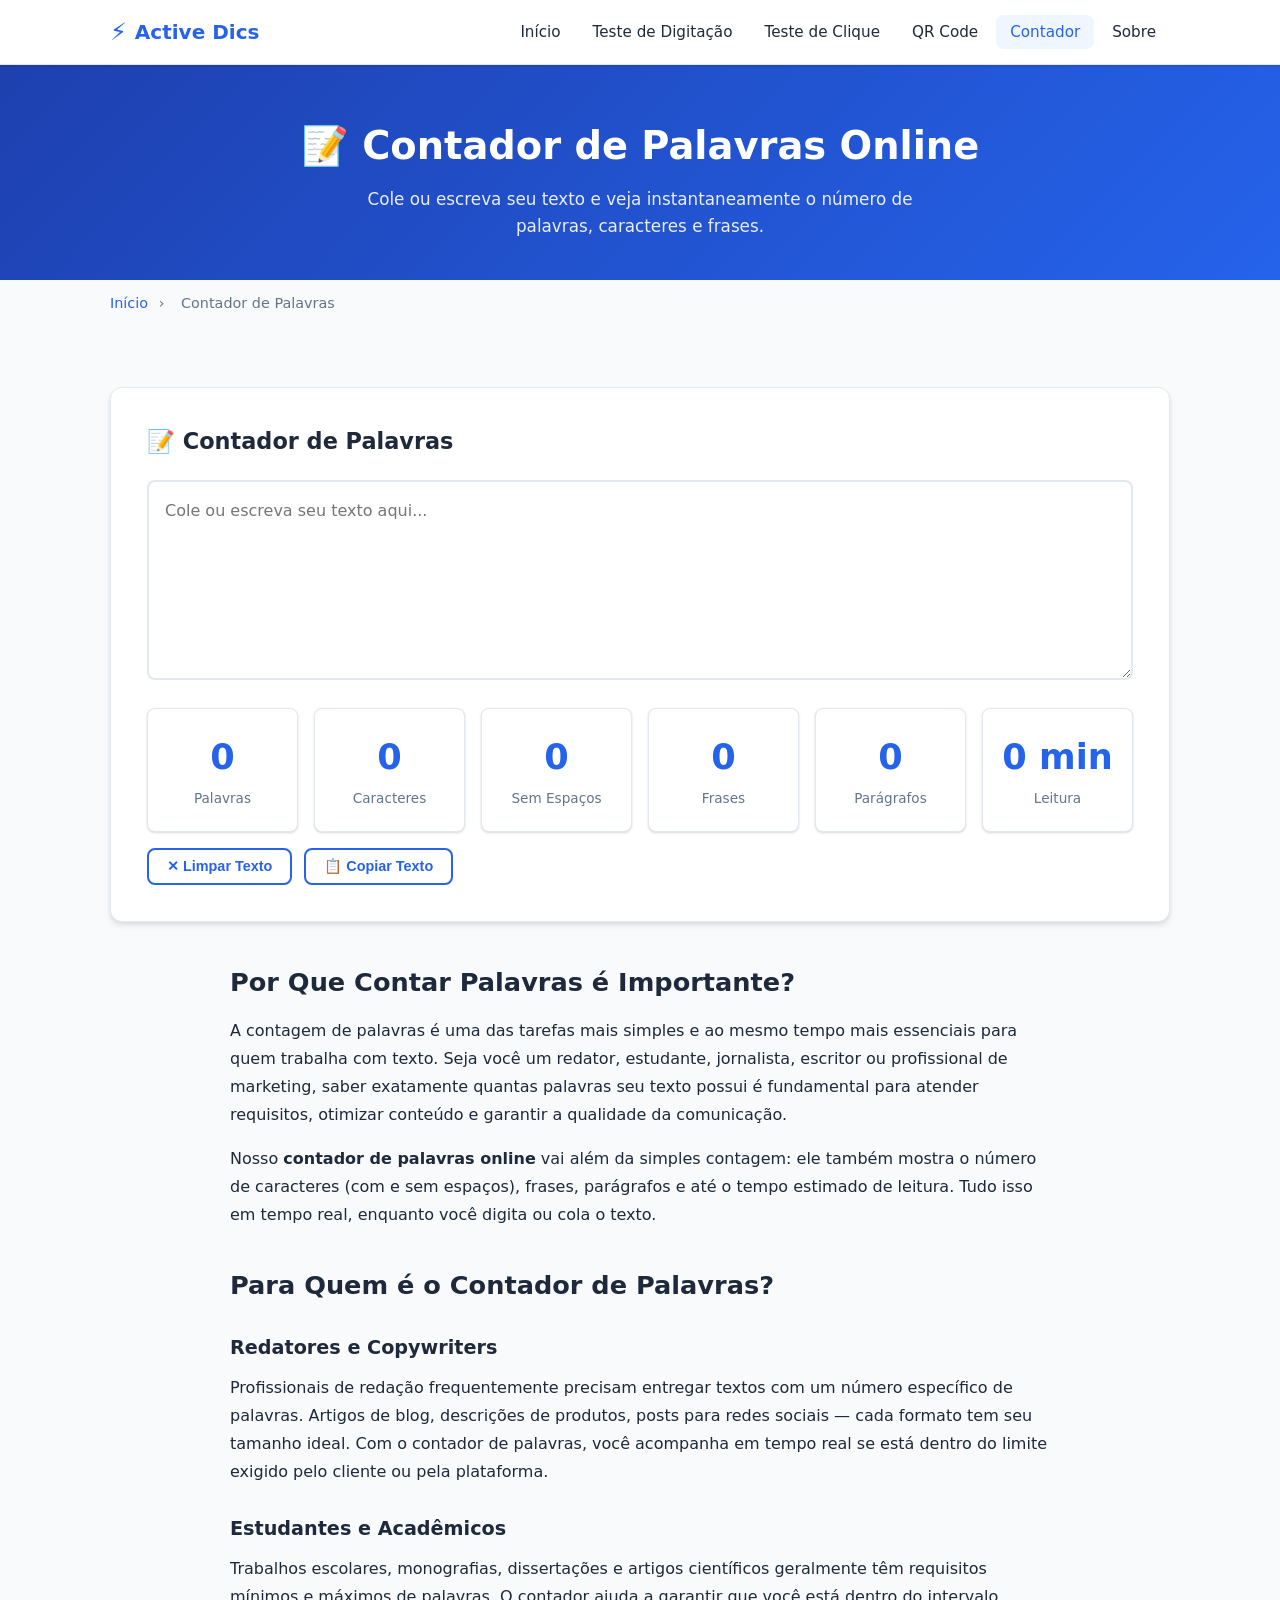
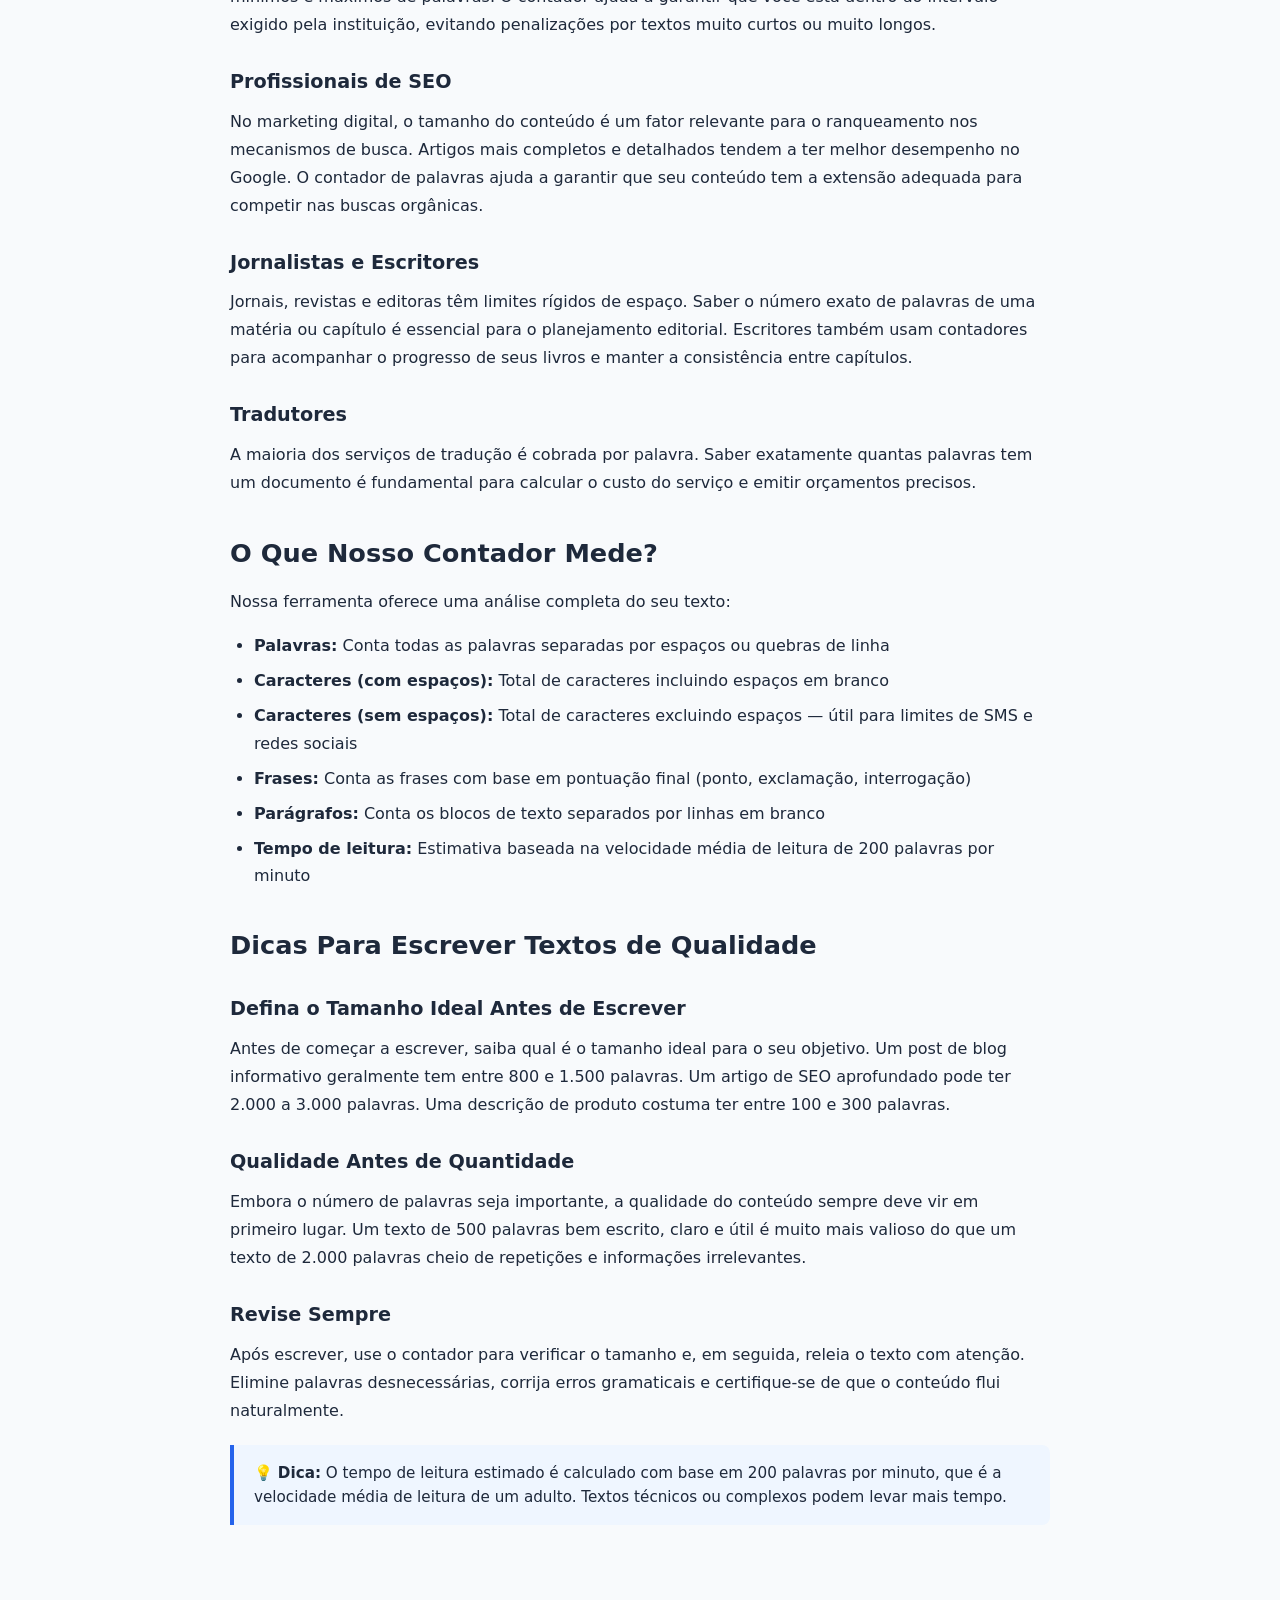
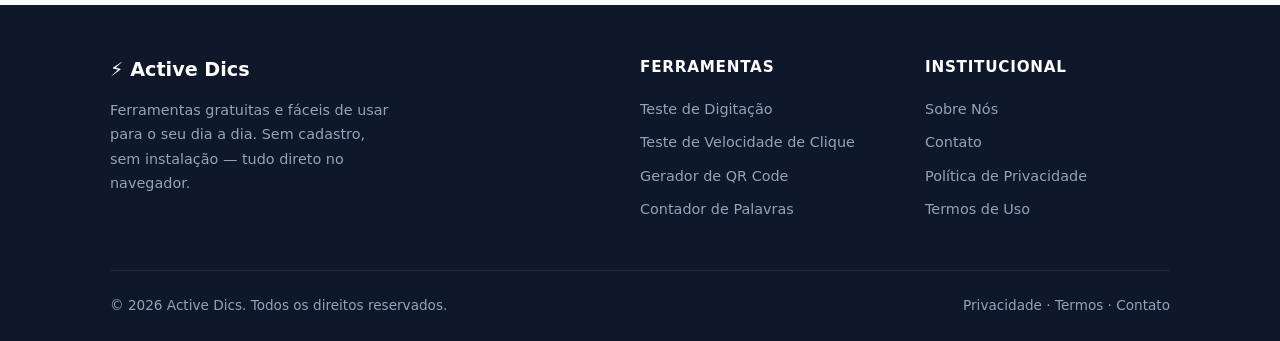
==== contador-palavras.html @ cbcc15b8 "v1.0" ====
<!DOCTYPE html>
<html lang="pt-BR">
<head>
  <meta charset="UTF-8" />
  <meta name="viewport" content="width=device-width, initial-scale=1.0" />
  <title>Contador de Palavras Online Grátis | Active Dics</title>
  <meta name="description" content="Conte palavras, caracteres e frases do seu texto instantaneamente. Ferramenta gratuita para redatores, estudantes e profissionais. Sem cadastro." />
  <meta name="keywords" content="contador de palavras, contar palavras online, contador de caracteres, contador de frases, ferramenta para redatores" />
  <meta name="robots" content="index, follow" />
  <link rel="canonical" href="https://activedics.com/contador-palavras.html" />
  <link rel="stylesheet" href="css/style.css" />
</head>
<body>

  <div id="header-placeholder"></div>

  <section class="page-hero">
    <div class="container">
      <h1>📝 Contador de Palavras Online</h1>
      <p>Cole ou escreva seu texto e veja instantaneamente o número de palavras, caracteres e frases.</p>
    </div>
  </section>

  <div class="container">
    <div class="breadcrumb">
      <a href="index.html">Início</a>
      <span>›</span>
      <span>Contador de Palavras</span>
    </div>
  </div>

  <!-- Ferramenta -->
  <section class="section">
    <div class="container">
      <div class="tool-box">
        <h2>📝 Contador de Palavras</h2>

        <textarea
          id="word-input"
          placeholder="Cole ou escreva seu texto aqui..."
          aria-label="Campo de texto para contagem"
        ></textarea>

        <div class="word-stats">
          <div class="word-stat">
            <span class="num" id="wc-words">0</span>
            <span class="lbl">Palavras</span>
          </div>
          <div class="word-stat">
            <span class="num" id="wc-chars">0</span>
            <span class="lbl">Caracteres</span>
          </div>
          <div class="word-stat">
            <span class="num" id="wc-chars-no-space">0</span>
            <span class="lbl">Sem Espaços</span>
          </div>
          <div class="word-stat">
            <span class="num" id="wc-sentences">0</span>
            <span class="lbl">Frases</span>
          </div>
          <div class="word-stat">
            <span class="num" id="wc-paragraphs">0</span>
            <span class="lbl">Parágrafos</span>
          </div>
          <div class="word-stat">
            <span class="num" id="wc-read-time">0 min</span>
            <span class="lbl">Leitura</span>
          </div>
        </div>

        <div style="margin-top:16px;display:flex;gap:12px;flex-wrap:wrap;">
          <button class="btn btn-outline btn-sm" id="wc-clear">✕ Limpar Texto</button>
          <button class="btn btn-outline btn-sm" id="wc-copy">📋 Copiar Texto</button>
        </div>
      </div>

      <!-- Conteúdo SEO -->
      <div class="seo-content">

        <h2>Por Que Contar Palavras é Importante?</h2>
        <p>A contagem de palavras é uma das tarefas mais simples e ao mesmo tempo mais essenciais para quem trabalha com texto. Seja você um redator, estudante, jornalista, escritor ou profissional de marketing, saber exatamente quantas palavras seu texto possui é fundamental para atender requisitos, otimizar conteúdo e garantir a qualidade da comunicação.</p>

        <p>Nosso <strong>contador de palavras online</strong> vai além da simples contagem: ele também mostra o número de caracteres (com e sem espaços), frases, parágrafos e até o tempo estimado de leitura. Tudo isso em tempo real, enquanto você digita ou cola o texto.</p>

        <h2>Para Quem é o Contador de Palavras?</h2>

        <h3>Redatores e Copywriters</h3>
        <p>Profissionais de redação frequentemente precisam entregar textos com um número específico de palavras. Artigos de blog, descrições de produtos, posts para redes sociais — cada formato tem seu tamanho ideal. Com o contador de palavras, você acompanha em tempo real se está dentro do limite exigido pelo cliente ou pela plataforma.</p>

        <h3>Estudantes e Acadêmicos</h3>
        <p>Trabalhos escolares, monografias, dissertações e artigos científicos geralmente têm requisitos mínimos e máximos de palavras. O contador ajuda a garantir que você está dentro do intervalo exigido pela instituição, evitando penalizações por textos muito curtos ou muito longos.</p>

        <h3>Profissionais de SEO</h3>
        <p>No marketing digital, o tamanho do conteúdo é um fator relevante para o ranqueamento nos mecanismos de busca. Artigos mais completos e detalhados tendem a ter melhor desempenho no Google. O contador de palavras ajuda a garantir que seu conteúdo tem a extensão adequada para competir nas buscas orgânicas.</p>

        <h3>Jornalistas e Escritores</h3>
        <p>Jornais, revistas e editoras têm limites rígidos de espaço. Saber o número exato de palavras de uma matéria ou capítulo é essencial para o planejamento editorial. Escritores também usam contadores para acompanhar o progresso de seus livros e manter a consistência entre capítulos.</p>

        <h3>Tradutores</h3>
        <p>A maioria dos serviços de tradução é cobrada por palavra. Saber exatamente quantas palavras tem um documento é fundamental para calcular o custo do serviço e emitir orçamentos precisos.</p>

        <h2>O Que Nosso Contador Mede?</h2>
        <p>Nossa ferramenta oferece uma análise completa do seu texto:</p>

        <ul>
          <li><strong>Palavras:</strong> Conta todas as palavras separadas por espaços ou quebras de linha</li>
          <li><strong>Caracteres (com espaços):</strong> Total de caracteres incluindo espaços em branco</li>
          <li><strong>Caracteres (sem espaços):</strong> Total de caracteres excluindo espaços — útil para limites de SMS e redes sociais</li>
          <li><strong>Frases:</strong> Conta as frases com base em pontuação final (ponto, exclamação, interrogação)</li>
          <li><strong>Parágrafos:</strong> Conta os blocos de texto separados por linhas em branco</li>
          <li><strong>Tempo de leitura:</strong> Estimativa baseada na velocidade média de leitura de 200 palavras por minuto</li>
        </ul>

        <h2>Dicas Para Escrever Textos de Qualidade</h2>

        <h3>Defina o Tamanho Ideal Antes de Escrever</h3>
        <p>Antes de começar a escrever, saiba qual é o tamanho ideal para o seu objetivo. Um post de blog informativo geralmente tem entre 800 e 1.500 palavras. Um artigo de SEO aprofundado pode ter 2.000 a 3.000 palavras. Uma descrição de produto costuma ter entre 100 e 300 palavras.</p>

        <h3>Qualidade Antes de Quantidade</h3>
        <p>Embora o número de palavras seja importante, a qualidade do conteúdo sempre deve vir em primeiro lugar. Um texto de 500 palavras bem escrito, claro e útil é muito mais valioso do que um texto de 2.000 palavras cheio de repetições e informações irrelevantes.</p>

        <h3>Revise Sempre</h3>
        <p>Após escrever, use o contador para verificar o tamanho e, em seguida, releia o texto com atenção. Elimine palavras desnecessárias, corrija erros gramaticais e certifique-se de que o conteúdo flui naturalmente.</p>

        <div class="info-box">
          💡 <strong>Dica:</strong> O tempo de leitura estimado é calculado com base em 200 palavras por minuto, que é a velocidade média de leitura de um adulto. Textos técnicos ou complexos podem levar mais tempo.
        </div>

      </div>
    </div>
  </section>

  <div id="footer-placeholder"></div>

  <script src="js/components.js"></script>
  <script src="js/main.js"></script>
  <script src="js/word-counter.js"></script>
</body>
</html>
---- css/style.css ----
/* ===========================
   Active Dics
   CSS Principal
   =========================== */

/* Reset e Base */
*, *::before, *::after {
  box-sizing: border-box;
  margin: 0;
  padding: 0;
}

:root {
  --primary: #2563eb;
  --primary-dark: #1d4ed8;
  --primary-light: #eff6ff;
  --secondary: #10b981;
  --accent: #f59e0b;
  --text: #1e293b;
  --text-muted: #64748b;
  --bg: #f8fafc;
  --white: #ffffff;
  --border: #e2e8f0;
  --shadow: 0 1px 3px rgba(0,0,0,0.1), 0 1px 2px rgba(0,0,0,0.06);
  --shadow-md: 0 4px 6px rgba(0,0,0,0.07), 0 2px 4px rgba(0,0,0,0.06);
  --shadow-lg: 0 10px 15px rgba(0,0,0,0.1), 0 4px 6px rgba(0,0,0,0.05);
  --radius: 8px;
  --radius-lg: 12px;
  --font: 'Segoe UI', system-ui, -apple-system, sans-serif;
}

html { scroll-behavior: smooth; }

body {
  font-family: var(--font);
  color: var(--text);
  background: var(--bg);
  line-height: 1.6;
  font-size: 16px;
}

a {
  color: var(--primary);
  text-decoration: none;
  transition: color 0.2s;
}
a:hover { color: var(--primary-dark); text-decoration: underline; }

img { max-width: 100%; height: auto; }

/* ===========================
   Layout
   =========================== */
.container {
  max-width: 1100px;
  margin: 0 auto;
  padding: 0 20px;
}

.section { padding: 60px 0; }
.section-alt { background: var(--white); }

/* ===========================
   Header / Nav
   =========================== */
header {
  background: var(--white);
  border-bottom: 1px solid var(--border);
  position: sticky;
  top: 0;
  z-index: 100;
  box-shadow: var(--shadow);
}

.nav-inner {
  display: flex;
  align-items: center;
  justify-content: space-between;
  height: 64px;
}

.logo {
  font-size: 1.25rem;
  font-weight: 700;
  color: var(--primary);
  text-decoration: none;
  display: flex;
  align-items: center;
  gap: 8px;
}
.logo:hover { text-decoration: none; color: var(--primary-dark); }
.logo-icon { font-size: 1.5rem; }

nav ul {
  list-style: none;
  display: flex;
  gap: 4px;
}

nav ul li a {
  padding: 8px 14px;
  border-radius: var(--radius);
  color: var(--text);
  font-size: 0.95rem;
  font-weight: 500;
  transition: background 0.2s, color 0.2s;
  text-decoration: none;
}
nav ul li a:hover,
nav ul li a.active {
  background: var(--primary-light);
  color: var(--primary);
  text-decoration: none;
}

.nav-toggle {
  display: none;
  background: none;
  border: none;
  cursor: pointer;
  padding: 8px;
  color: var(--text);
  font-size: 1.5rem;
}

/* ===========================
   Hero
   =========================== */
.hero {
  background: linear-gradient(135deg, #1e40af 0%, #2563eb 50%, #0ea5e9 100%);
  color: var(--white);
  padding: 80px 0 70px;
  text-align: center;
}

.hero h1 {
  font-size: clamp(1.8rem, 4vw, 2.8rem);
  font-weight: 800;
  margin-bottom: 16px;
  line-height: 1.2;
}

.hero p {
  font-size: 1.15rem;
  opacity: 0.9;
  max-width: 600px;
  margin: 0 auto 32px;
}

.btn {
  display: inline-flex;
  align-items: center;
  gap: 8px;
  padding: 12px 28px;
  border-radius: var(--radius);
  font-size: 1rem;
  font-weight: 600;
  cursor: pointer;
  border: none;
  transition: all 0.2s;
  text-decoration: none;
}

.btn-primary {
  background: var(--white);
  color: var(--primary);
}
.btn-primary:hover {
  background: var(--primary-light);
  color: var(--primary-dark);
  text-decoration: none;
  transform: translateY(-1px);
  box-shadow: var(--shadow-md);
}

.btn-blue {
  background: var(--primary);
  color: var(--white);
}
.btn-blue:hover {
  background: var(--primary-dark);
  color: var(--white);
  text-decoration: none;
  transform: translateY(-1px);
  box-shadow: var(--shadow-md);
}

.btn-green {
  background: var(--secondary);
  color: var(--white);
}
.btn-green:hover {
  background: #059669;
  color: var(--white);
  text-decoration: none;
  transform: translateY(-1px);
}

.btn-outline {
  background: transparent;
  color: var(--primary);
  border: 2px solid var(--primary);
}
.btn-outline:hover {
  background: var(--primary);
  color: var(--white);
  text-decoration: none;
}

.btn-lg { padding: 14px 36px; font-size: 1.1rem; }
.btn-sm { padding: 8px 18px; font-size: 0.9rem; }

/* ===========================
   Cards de Ferramentas
   =========================== */
.tools-grid {
  display: grid;
  grid-template-columns: repeat(auto-fit, minmax(240px, 1fr));
  gap: 24px;
  margin-top: 40px;
}

.tool-card {
  background: var(--white);
  border: 1px solid var(--border);
  border-radius: var(--radius-lg);
  padding: 28px 24px;
  text-align: center;
  transition: transform 0.2s, box-shadow 0.2s;
  box-shadow: var(--shadow);
}

.tool-card:hover {
  transform: translateY(-4px);
  box-shadow: var(--shadow-lg);
}

.tool-card-icon {
  font-size: 2.5rem;
  margin-bottom: 16px;
  display: block;
}

.tool-card h3 {
  font-size: 1.15rem;
  font-weight: 700;
  margin-bottom: 10px;
  color: var(--text);
}

.tool-card p {
  color: var(--text-muted);
  font-size: 0.95rem;
  margin-bottom: 20px;
  line-height: 1.5;
}

/* ===========================
   Seção de Conteúdo SEO
   =========================== */
.seo-content {
  max-width: 820px;
  margin: 0 auto;
}

.seo-content h2 {
  font-size: 1.6rem;
  font-weight: 700;
  margin: 36px 0 14px;
  color: var(--text);
}

.seo-content h3 {
  font-size: 1.2rem;
  font-weight: 600;
  margin: 28px 0 10px;
  color: var(--text);
}

.seo-content p {
  margin-bottom: 16px;
  color: var(--text);
  line-height: 1.75;
}

.seo-content ul, .seo-content ol {
  margin: 12px 0 20px 24px;
}

.seo-content li {
  margin-bottom: 8px;
  line-height: 1.7;
}

/* ===========================
   Ferramenta (Tool Box)
   =========================== */
.tool-box {
  background: var(--white);
  border: 1px solid var(--border);
  border-radius: var(--radius-lg);
  padding: 36px;
  box-shadow: var(--shadow-md);
  margin-bottom: 40px;
}

.tool-box h2 {
  font-size: 1.4rem;
  font-weight: 700;
  margin-bottom: 20px;
  color: var(--text);
  display: flex;
  align-items: center;
  gap: 10px;
}

/* ===========================
   Typing Test
   =========================== */
#typing-text-display {
  background: var(--bg);
  border: 2px solid var(--border);
  border-radius: var(--radius);
  padding: 20px;
  font-size: 1.1rem;
  line-height: 1.8;
  margin-bottom: 16px;
  min-height: 100px;
  user-select: none;
  word-break: break-word;
  word-wrap: break-word;
  overflow-wrap: break-word;
  white-space: pre-wrap;
  overflow: hidden;
}

#typing-text-display .correct { color: var(--secondary); }
#typing-text-display .incorrect { color: #ef4444; background: #fee2e2; border-radius: 2px; }
#typing-text-display .current { background: var(--primary); color: white; border-radius: 2px; }
#typing-text-display span { white-space: pre-wrap; }

#typing-input {
  width: 100%;
  padding: 14px 16px;
  border: 2px solid var(--border);
  border-radius: var(--radius);
  font-size: 1rem;
  font-family: var(--font);
  resize: none;
  transition: border-color 0.2s;
  outline: none;
}
#typing-input:focus { border-color: var(--primary); }

.stats-row {
  display: flex;
  gap: 20px;
  flex-wrap: wrap;
  margin: 20px 0;
}

.stat-box {
  flex: 1;
  min-width: 100px;
  background: var(--primary-light);
  border-radius: var(--radius);
  padding: 16px;
  text-align: center;
}

.stat-box .stat-value {
  font-size: 2rem;
  font-weight: 800;
  color: var(--primary);
  display: block;
}

.stat-box .stat-label {
  font-size: 0.85rem;
  color: var(--text-muted);
  font-weight: 500;
}

.result-screen {
  display: none;
  text-align: center;
  padding: 30px;
  background: linear-gradient(135deg, var(--primary-light), #f0fdf4);
  border-radius: var(--radius-lg);
  border: 1px solid var(--border);
}

.result-screen.show { display: block; }

.result-screen h3 {
  font-size: 1.5rem;
  margin-bottom: 20px;
  color: var(--text);
}

.result-grid {
  display: flex;
  justify-content: center;
  gap: 30px;
  flex-wrap: wrap;
  margin-bottom: 24px;
}

.result-item {
  text-align: center;
}

.result-item .big-num {
  font-size: 3rem;
  font-weight: 800;
  color: var(--primary);
  display: block;
}

.result-item .label {
  font-size: 0.9rem;
  color: var(--text-muted);
}

/* ===========================
   CPS Test
   =========================== */
#cps-btn {
  width: 100%;
  padding: 40px;
  font-size: 1.4rem;
  font-weight: 700;
  border-radius: var(--radius-lg);
  background: linear-gradient(135deg, var(--primary), var(--primary-dark));
  color: white;
  border: none;
  cursor: pointer;
  transition: all 0.1s;
  user-select: none;
  box-shadow: var(--shadow-md);
}

#cps-btn:active { transform: scale(0.98); }

#cps-btn.active {
  background: linear-gradient(135deg, var(--secondary), #059669);
}

.cps-timer-bar {
  height: 8px;
  background: var(--border);
  border-radius: 99px;
  margin: 16px 0;
  overflow: hidden;
}

.cps-timer-fill {
  height: 100%;
  background: var(--primary);
  border-radius: 99px;
  transition: width 0.1s linear;
  width: 100%;
}

/* ===========================
   QR Code
   =========================== */
#qr-input {
  width: 100%;
  padding: 14px 16px;
  border: 2px solid var(--border);
  border-radius: var(--radius);
  font-size: 1rem;
  font-family: var(--font);
  outline: none;
  transition: border-color 0.2s;
  margin-bottom: 16px;
}
#qr-input:focus { border-color: var(--primary); }

#qr-output {
  display: flex;
  flex-direction: column;
  align-items: center;
  gap: 16px;
  padding: 24px;
  background: var(--bg);
  border-radius: var(--radius);
  border: 1px solid var(--border);
  min-height: 200px;
  justify-content: center;
}

#qr-canvas {
  border-radius: var(--radius);
  box-shadow: var(--shadow);
}

/* ===========================
   Word Counter
   =========================== */
#word-input {
  width: 100%;
  min-height: 200px;
  padding: 16px;
  border: 2px solid var(--border);
  border-radius: var(--radius);
  font-size: 1rem;
  font-family: var(--font);
  resize: vertical;
  outline: none;
  transition: border-color 0.2s;
  line-height: 1.6;
}
#word-input:focus { border-color: var(--primary); }

.word-stats {
  display: grid;
  grid-template-columns: repeat(auto-fit, minmax(130px, 1fr));
  gap: 16px;
  margin-top: 20px;
}

.word-stat {
  background: var(--white);
  border: 1px solid var(--border);
  border-radius: var(--radius);
  padding: 20px 16px;
  text-align: center;
  box-shadow: var(--shadow);
}

.word-stat .num {
  font-size: 2.2rem;
  font-weight: 800;
  color: var(--primary);
  display: block;
}

.word-stat .lbl {
  font-size: 0.85rem;
  color: var(--text-muted);
  font-weight: 500;
}

/* ===========================
   Contact Form
   =========================== */
.contact-form {
  max-width: 600px;
  margin: 0 auto;
}

.form-group {
  margin-bottom: 20px;
}

.form-group label {
  display: block;
  font-weight: 600;
  margin-bottom: 6px;
  color: var(--text);
  font-size: 0.95rem;
}

.form-group input,
.form-group textarea,
.form-group select {
  width: 100%;
  padding: 12px 16px;
  border: 2px solid var(--border);
  border-radius: var(--radius);
  font-size: 1rem;
  font-family: var(--font);
  outline: none;
  transition: border-color 0.2s;
  background: var(--white);
  color: var(--text);
}

.form-group input:focus,
.form-group textarea:focus {
  border-color: var(--primary);
}

.form-group textarea { min-height: 140px; resize: vertical; }

.form-success {
  display: none;
  background: #f0fdf4;
  border: 1px solid #86efac;
  border-radius: var(--radius);
  padding: 20px;
  text-align: center;
  color: #166534;
  font-weight: 600;
}

/* ===========================
   Page Hero (inner pages)
   =========================== */
.page-hero {
  background: linear-gradient(135deg, #1e40af 0%, #2563eb 100%);
  color: white;
  padding: 50px 0 40px;
  text-align: center;
}

.page-hero h1 {
  font-size: clamp(1.6rem, 3.5vw, 2.4rem);
  font-weight: 800;
  margin-bottom: 10px;
}

.page-hero p {
  opacity: 0.9;
  font-size: 1.05rem;
  max-width: 560px;
  margin: 0 auto;
}

/* ===========================
   Breadcrumb
   =========================== */
.breadcrumb {
  padding: 12px 0;
  font-size: 0.9rem;
  color: var(--text-muted);
}

.breadcrumb a { color: var(--primary); }
.breadcrumb span { margin: 0 6px; }

/* ===========================
   Section Titles
   =========================== */
.section-title {
  text-align: center;
  margin-bottom: 40px;
}

.section-title h2 {
  font-size: clamp(1.5rem, 3vw, 2rem);
  font-weight: 800;
  color: var(--text);
  margin-bottom: 10px;
}

.section-title p {
  color: var(--text-muted);
  font-size: 1.05rem;
  max-width: 560px;
  margin: 0 auto;
}

/* ===========================
   Badge
   =========================== */
.badge {
  display: inline-block;
  padding: 4px 12px;
  border-radius: 99px;
  font-size: 0.8rem;
  font-weight: 600;
  background: var(--primary-light);
  color: var(--primary);
  margin-bottom: 12px;
}

/* ===========================
   Alert / Info Box
   =========================== */
.info-box {
  background: var(--primary-light);
  border-left: 4px solid var(--primary);
  border-radius: 0 var(--radius) var(--radius) 0;
  padding: 16px 20px;
  margin: 20px 0;
  color: var(--text);
  font-size: 0.95rem;
}

/* ===========================
   Footer
   =========================== */
footer {
  background: #0f172a;
  color: #94a3b8;
  padding: 50px 0 24px;
}

.footer-grid {
  display: grid;
  grid-template-columns: 2fr 1fr 1fr;
  gap: 40px;
  margin-bottom: 40px;
}

.footer-brand .logo {
  color: white;
  font-size: 1.2rem;
  margin-bottom: 12px;
  display: inline-flex;
}

.footer-brand p {
  font-size: 0.9rem;
  line-height: 1.7;
  max-width: 280px;
}

.footer-col h4 {
  color: white;
  font-size: 0.95rem;
  font-weight: 700;
  margin-bottom: 16px;
  text-transform: uppercase;
  letter-spacing: 0.05em;
}

.footer-col ul { list-style: none; }
.footer-col ul li { margin-bottom: 8px; }
.footer-col ul li a {
  color: #94a3b8;
  font-size: 0.9rem;
  transition: color 0.2s;
  text-decoration: none;
}
.footer-col ul li a:hover { color: white; text-decoration: none; }

.footer-bottom {
  border-top: 1px solid #1e293b;
  padding-top: 24px;
  display: flex;
  justify-content: space-between;
  align-items: center;
  flex-wrap: wrap;
  gap: 12px;
  font-size: 0.85rem;
}

.footer-bottom a { color: #94a3b8; }
.footer-bottom a:hover { color: white; }

/* ===========================
   About / Legal pages
   =========================== */
.prose {
  max-width: 820px;
  margin: 0 auto;
}

.prose h2 {
  font-size: 1.5rem;
  font-weight: 700;
  margin: 36px 0 14px;
  color: var(--text);
  padding-bottom: 8px;
  border-bottom: 2px solid var(--border);
}

.prose h3 {
  font-size: 1.15rem;
  font-weight: 600;
  margin: 24px 0 10px;
  color: var(--text);
}

.prose p {
  margin-bottom: 16px;
  line-height: 1.8;
  color: var(--text);
}

.prose ul, .prose ol {
  margin: 12px 0 20px 24px;
}

.prose li {
  margin-bottom: 8px;
  line-height: 1.7;
}

.prose strong { color: var(--text); }

/* ===========================
   Responsive
   =========================== */
@media (max-width: 768px) {
  nav ul { display: none; flex-direction: column; }
  nav ul.open {
    display: flex;
    position: absolute;
    top: 64px;
    left: 0;
    right: 0;
    background: var(--white);
    border-bottom: 1px solid var(--border);
    padding: 12px 20px;
    box-shadow: var(--shadow-md);
  }
  nav ul li a { display: block; padding: 10px 14px; }
  .nav-toggle { display: block; }

  .footer-grid { grid-template-columns: 1fr; gap: 28px; }
  .footer-bottom { flex-direction: column; text-align: center; }

  .tool-box { padding: 24px 18px; }
  .stats-row { gap: 12px; }
  .result-grid { gap: 20px; }

  .hero { padding: 50px 0 45px; }
  .section { padding: 40px 0; }
}

@media (max-width: 480px) {
  .tools-grid { grid-template-columns: 1fr; }
  .word-stats { grid-template-columns: repeat(2, 1fr); }
}
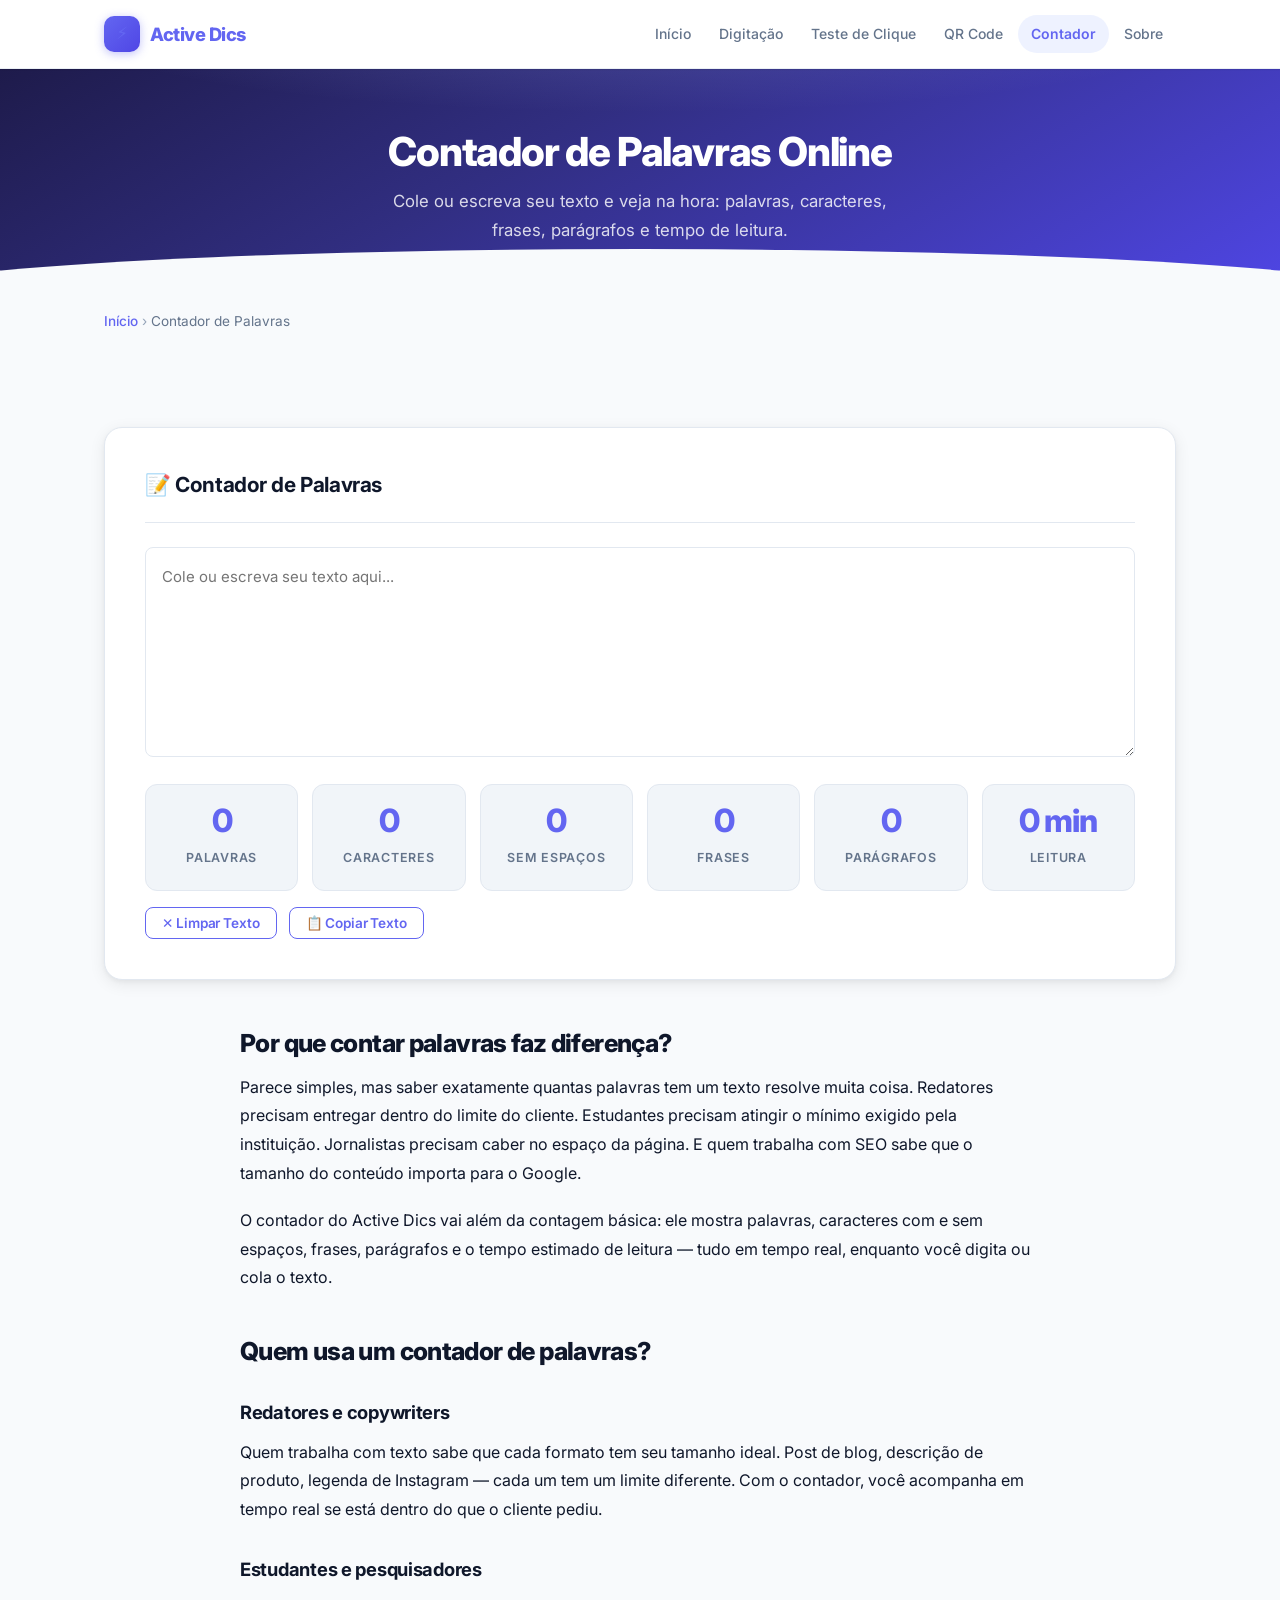
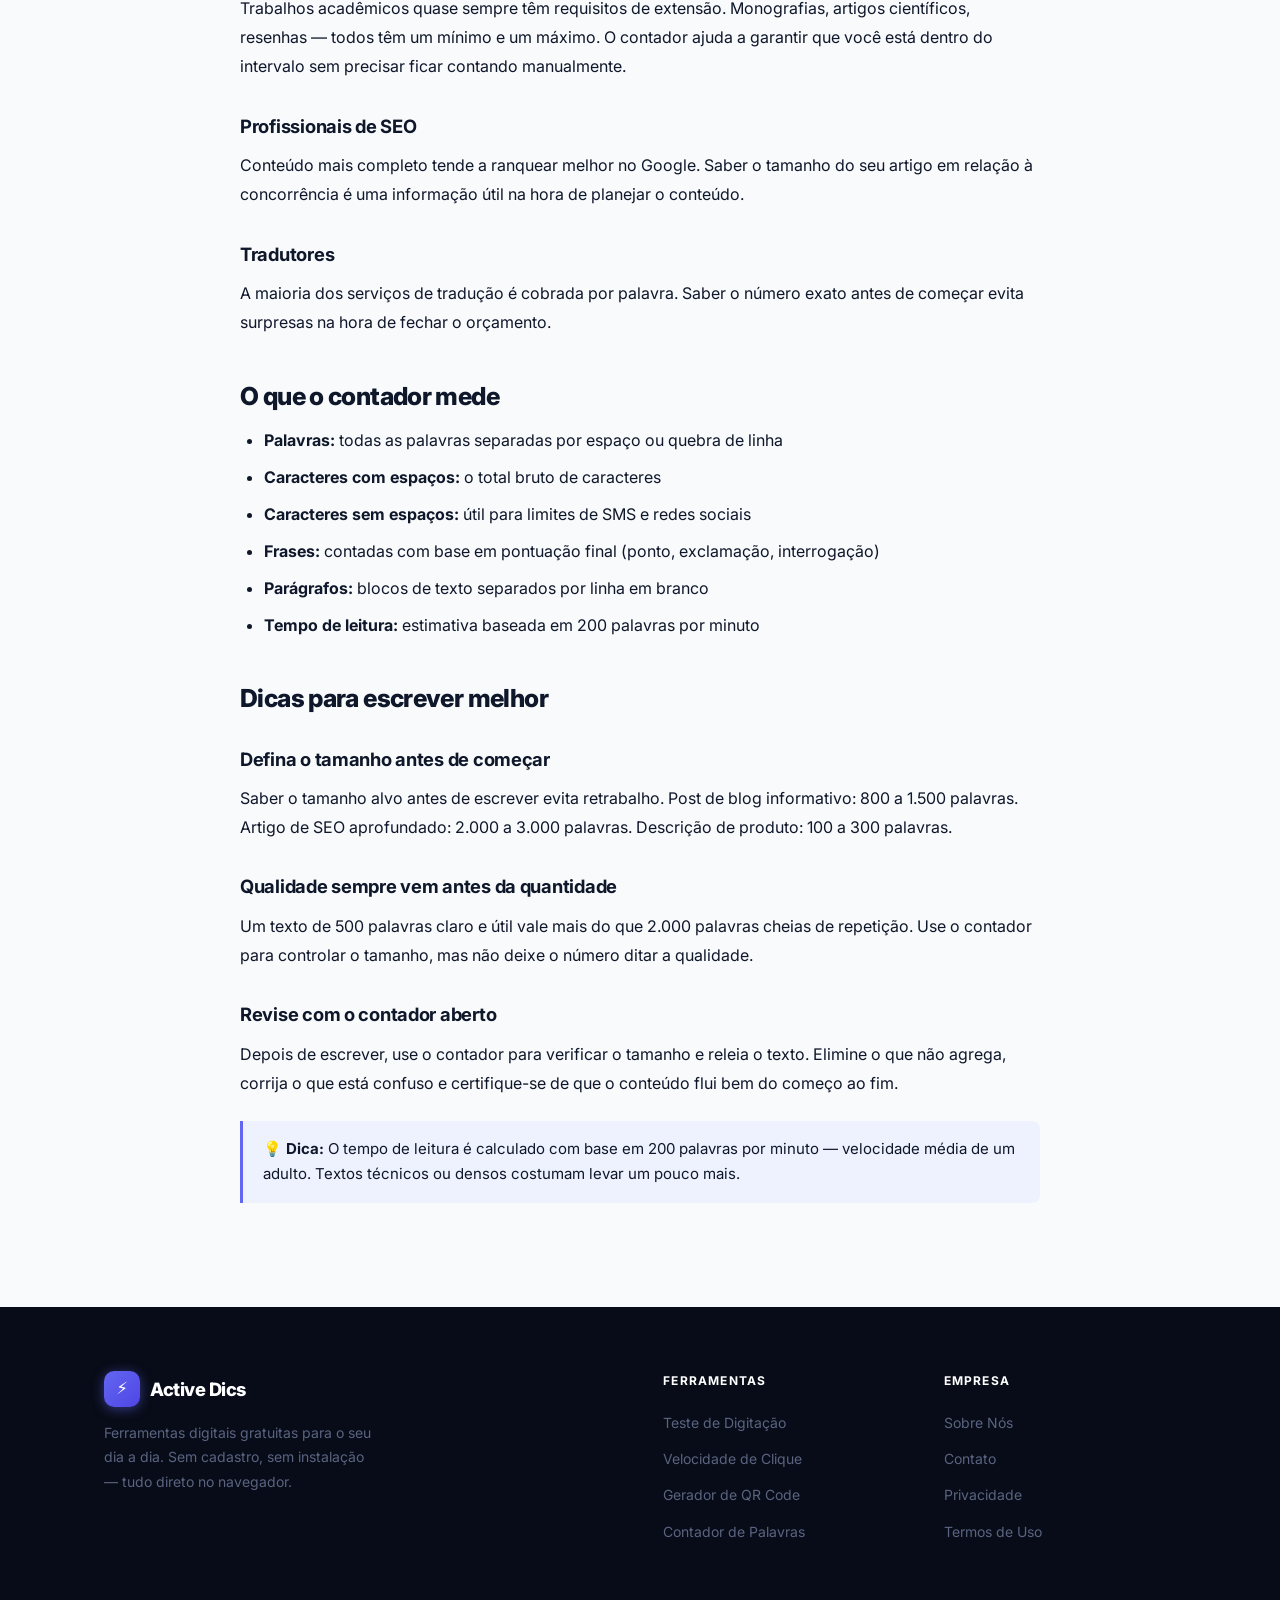
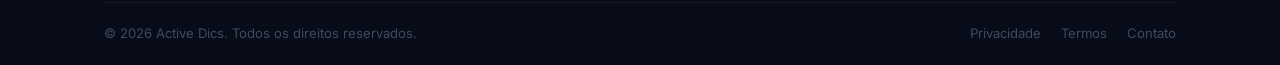
==== commit 459f804a: "Ajuste de stilo e css novo." ====
--- a/contador-palavras.html
+++ b/contador-palavras.html
@@ -3,11 +3,15 @@
 <head>
   <meta charset="UTF-8" />
   <meta name="viewport" content="width=device-width, initial-scale=1.0" />
-  <title>Contador de Palavras Online Grátis | Active Dics</title>
-  <meta name="description" content="Conte palavras, caracteres e frases do seu texto instantaneamente. Ferramenta gratuita para redatores, estudantes e profissionais. Sem cadastro." />
+  <title>Contador de Palavras Online — Palavras, Caracteres e Frases | Active Dics</title>
+  <meta name="description" content="Conte palavras, caracteres, frases e parágrafos do seu texto em tempo real. Veja também o tempo estimado de leitura. Grátis, sem cadastro." />
   <meta name="keywords" content="contador de palavras, contar palavras online, contador de caracteres, contador de frases, ferramenta para redatores" />
   <meta name="robots" content="index, follow" />
   <link rel="canonical" href="https://activedics.com/contador-palavras.html" />
+  <meta property="og:title" content="Contador de Palavras Online — Análise completa do seu texto" />
+  <meta property="og:description" content="Conte palavras, caracteres, frases e parágrafos em tempo real. Grátis, sem cadastro." />
+  <meta property="og:type" content="website" />
+  <meta property="og:url" content="https://activedics.com/contador-palavras.html" />
   <link rel="stylesheet" href="css/style.css" />
 </head>
 <body>
@@ -16,15 +20,15 @@
 
   <section class="page-hero">
     <div class="container">
-      <h1>📝 Contador de Palavras Online</h1>
-      <p>Cole ou escreva seu texto e veja instantaneamente o número de palavras, caracteres e frases.</p>
+      <h1>Contador de Palavras Online</h1>
+      <p>Cole ou escreva seu texto e veja na hora: palavras, caracteres, frases, parágrafos e tempo de leitura.</p>
     </div>
   </section>
 
   <div class="container">
     <div class="breadcrumb">
       <a href="index.html">Início</a>
-      <span>›</span>
+      <span class="sep">›</span>
       <span>Contador de Palavras</span>
     </div>
   </div>
@@ -77,53 +81,48 @@
       <!-- Conteúdo SEO -->
       <div class="seo-content">
 
-        <h2>Por Que Contar Palavras é Importante?</h2>
-        <p>A contagem de palavras é uma das tarefas mais simples e ao mesmo tempo mais essenciais para quem trabalha com texto. Seja você um redator, estudante, jornalista, escritor ou profissional de marketing, saber exatamente quantas palavras seu texto possui é fundamental para atender requisitos, otimizar conteúdo e garantir a qualidade da comunicação.</p>
+        <h2>Por que contar palavras faz diferença?</h2>
+        <p>Parece simples, mas saber exatamente quantas palavras tem um texto resolve muita coisa. Redatores precisam entregar dentro do limite do cliente. Estudantes precisam atingir o mínimo exigido pela instituição. Jornalistas precisam caber no espaço da página. E quem trabalha com SEO sabe que o tamanho do conteúdo importa para o Google.</p>
 
-        <p>Nosso <strong>contador de palavras online</strong> vai além da simples contagem: ele também mostra o número de caracteres (com e sem espaços), frases, parágrafos e até o tempo estimado de leitura. Tudo isso em tempo real, enquanto você digita ou cola o texto.</p>
+        <p>O contador do Active Dics vai além da contagem básica: ele mostra palavras, caracteres com e sem espaços, frases, parágrafos e o tempo estimado de leitura — tudo em tempo real, enquanto você digita ou cola o texto.</p>
 
-        <h2>Para Quem é o Contador de Palavras?</h2>
+        <h2>Quem usa um contador de palavras?</h2>
 
-        <h3>Redatores e Copywriters</h3>
-        <p>Profissionais de redação frequentemente precisam entregar textos com um número específico de palavras. Artigos de blog, descrições de produtos, posts para redes sociais — cada formato tem seu tamanho ideal. Com o contador de palavras, você acompanha em tempo real se está dentro do limite exigido pelo cliente ou pela plataforma.</p>
+        <h3>Redatores e copywriters</h3>
+        <p>Quem trabalha com texto sabe que cada formato tem seu tamanho ideal. Post de blog, descrição de produto, legenda de Instagram — cada um tem um limite diferente. Com o contador, você acompanha em tempo real se está dentro do que o cliente pediu.</p>
 
-        <h3>Estudantes e Acadêmicos</h3>
-        <p>Trabalhos escolares, monografias, dissertações e artigos científicos geralmente têm requisitos mínimos e máximos de palavras. O contador ajuda a garantir que você está dentro do intervalo exigido pela instituição, evitando penalizações por textos muito curtos ou muito longos.</p>
+        <h3>Estudantes e pesquisadores</h3>
+        <p>Trabalhos acadêmicos quase sempre têm requisitos de extensão. Monografias, artigos científicos, resenhas — todos têm um mínimo e um máximo. O contador ajuda a garantir que você está dentro do intervalo sem precisar ficar contando manualmente.</p>
 
         <h3>Profissionais de SEO</h3>
-        <p>No marketing digital, o tamanho do conteúdo é um fator relevante para o ranqueamento nos mecanismos de busca. Artigos mais completos e detalhados tendem a ter melhor desempenho no Google. O contador de palavras ajuda a garantir que seu conteúdo tem a extensão adequada para competir nas buscas orgânicas.</p>
-
-        <h3>Jornalistas e Escritores</h3>
-        <p>Jornais, revistas e editoras têm limites rígidos de espaço. Saber o número exato de palavras de uma matéria ou capítulo é essencial para o planejamento editorial. Escritores também usam contadores para acompanhar o progresso de seus livros e manter a consistência entre capítulos.</p>
+        <p>Conteúdo mais completo tende a ranquear melhor no Google. Saber o tamanho do seu artigo em relação à concorrência é uma informação útil na hora de planejar o conteúdo.</p>
 
         <h3>Tradutores</h3>
-        <p>A maioria dos serviços de tradução é cobrada por palavra. Saber exatamente quantas palavras tem um documento é fundamental para calcular o custo do serviço e emitir orçamentos precisos.</p>
+        <p>A maioria dos serviços de tradução é cobrada por palavra. Saber o número exato antes de começar evita surpresas na hora de fechar o orçamento.</p>
 
-        <h2>O Que Nosso Contador Mede?</h2>
-        <p>Nossa ferramenta oferece uma análise completa do seu texto:</p>
-
+        <h2>O que o contador mede</h2>
         <ul>
-          <li><strong>Palavras:</strong> Conta todas as palavras separadas por espaços ou quebras de linha</li>
-          <li><strong>Caracteres (com espaços):</strong> Total de caracteres incluindo espaços em branco</li>
-          <li><strong>Caracteres (sem espaços):</strong> Total de caracteres excluindo espaços — útil para limites de SMS e redes sociais</li>
-          <li><strong>Frases:</strong> Conta as frases com base em pontuação final (ponto, exclamação, interrogação)</li>
-          <li><strong>Parágrafos:</strong> Conta os blocos de texto separados por linhas em branco</li>
-          <li><strong>Tempo de leitura:</strong> Estimativa baseada na velocidade média de leitura de 200 palavras por minuto</li>
+          <li><strong>Palavras:</strong> todas as palavras separadas por espaço ou quebra de linha</li>
+          <li><strong>Caracteres com espaços:</strong> o total bruto de caracteres</li>
+          <li><strong>Caracteres sem espaços:</strong> útil para limites de SMS e redes sociais</li>
+          <li><strong>Frases:</strong> contadas com base em pontuação final (ponto, exclamação, interrogação)</li>
+          <li><strong>Parágrafos:</strong> blocos de texto separados por linha em branco</li>
+          <li><strong>Tempo de leitura:</strong> estimativa baseada em 200 palavras por minuto</li>
         </ul>
 
-        <h2>Dicas Para Escrever Textos de Qualidade</h2>
+        <h2>Dicas para escrever melhor</h2>
 
-        <h3>Defina o Tamanho Ideal Antes de Escrever</h3>
-        <p>Antes de começar a escrever, saiba qual é o tamanho ideal para o seu objetivo. Um post de blog informativo geralmente tem entre 800 e 1.500 palavras. Um artigo de SEO aprofundado pode ter 2.000 a 3.000 palavras. Uma descrição de produto costuma ter entre 100 e 300 palavras.</p>
+        <h3>Defina o tamanho antes de começar</h3>
+        <p>Saber o tamanho alvo antes de escrever evita retrabalho. Post de blog informativo: 800 a 1.500 palavras. Artigo de SEO aprofundado: 2.000 a 3.000 palavras. Descrição de produto: 100 a 300 palavras.</p>
 
-        <h3>Qualidade Antes de Quantidade</h3>
-        <p>Embora o número de palavras seja importante, a qualidade do conteúdo sempre deve vir em primeiro lugar. Um texto de 500 palavras bem escrito, claro e útil é muito mais valioso do que um texto de 2.000 palavras cheio de repetições e informações irrelevantes.</p>
+        <h3>Qualidade sempre vem antes da quantidade</h3>
+        <p>Um texto de 500 palavras claro e útil vale mais do que 2.000 palavras cheias de repetição. Use o contador para controlar o tamanho, mas não deixe o número ditar a qualidade.</p>
 
-        <h3>Revise Sempre</h3>
-        <p>Após escrever, use o contador para verificar o tamanho e, em seguida, releia o texto com atenção. Elimine palavras desnecessárias, corrija erros gramaticais e certifique-se de que o conteúdo flui naturalmente.</p>
+        <h3>Revise com o contador aberto</h3>
+        <p>Depois de escrever, use o contador para verificar o tamanho e releia o texto. Elimine o que não agrega, corrija o que está confuso e certifique-se de que o conteúdo flui bem do começo ao fim.</p>
 
         <div class="info-box">
-          💡 <strong>Dica:</strong> O tempo de leitura estimado é calculado com base em 200 palavras por minuto, que é a velocidade média de leitura de um adulto. Textos técnicos ou complexos podem levar mais tempo.
+          💡 <strong>Dica:</strong> O tempo de leitura é calculado com base em 200 palavras por minuto — velocidade média de um adulto. Textos técnicos ou densos costumam levar um pouco mais.
         </div>
 
       </div>
--- a/css/style.css
+++ b/css/style.css
@@ -1,819 +1,800 @@
 /* ===========================
-   Active Dics
-   CSS Principal
+   Active Dics — Design System v2
    =========================== */
 
-/* Reset e Base */
-*, *::before, *::after {
-  box-sizing: border-box;
-  margin: 0;
-  padding: 0;
-}
+@import url('https://fonts.googleapis.com/css2?family=Inter:wght@400;500;600;700;800;900&display=swap');
+
+/* ── Reset ─────────────────────────────────── */
+*, *::before, *::after { box-sizing: border-box; margin: 0; padding: 0; }
 
 :root {
-  --primary: #2563eb;
-  --primary-dark: #1d4ed8;
-  --primary-light: #eff6ff;
-  --secondary: #10b981;
-  --accent: #f59e0b;
-  --text: #1e293b;
-  --text-muted: #64748b;
-  --bg: #f8fafc;
-  --white: #ffffff;
-  --border: #e2e8f0;
-  --shadow: 0 1px 3px rgba(0,0,0,0.1), 0 1px 2px rgba(0,0,0,0.06);
-  --shadow-md: 0 4px 6px rgba(0,0,0,0.07), 0 2px 4px rgba(0,0,0,0.06);
-  --shadow-lg: 0 10px 15px rgba(0,0,0,0.1), 0 4px 6px rgba(0,0,0,0.05);
-  --radius: 8px;
-  --radius-lg: 12px;
-  --font: 'Segoe UI', system-ui, -apple-system, sans-serif;
-}
-
+  --primary:        #6366f1;
+  --primary-dark:   #4f46e5;
+  --primary-deeper: #3730a3;
+  --primary-light:  #eef2ff;
+  --primary-glow:   rgba(99,102,241,0.20);
+
+  --secondary:  #10b981;
+  --sec-dark:   #059669;
+  --accent:     #f59e0b;
+  --danger:     #ef4444;
+
+  --text:        #0f172a;
+  --text-muted:  #64748b;
+  --text-light:  #94a3b8;
+  --bg:          #f8fafc;
+  --bg-alt:      #f1f5f9;
+  --bg-card:     #ffffff;
+  --white:       #ffffff;
+  --border:      #e2e8f0;
+  --border-soft: rgba(226,232,240,0.7);
+
+  --shadow-xs:  0 1px 2px rgba(0,0,0,0.05);
+  --shadow-sm:  0 1px 3px rgba(0,0,0,0.08), 0 1px 2px rgba(0,0,0,0.04);
+  --shadow-md:  0 4px 16px rgba(0,0,0,0.08), 0 2px 4px rgba(0,0,0,0.04);
+  --shadow-lg:  0 12px 36px rgba(0,0,0,0.10), 0 4px 8px rgba(0,0,0,0.04);
+  --shadow-xl:  0 24px 56px rgba(0,0,0,0.13);
+  --shadow-col: 0 8px 28px rgba(99,102,241,0.28);
+
+  --radius-xs:   4px;
+  --radius-sm:   8px;
+  --radius:      12px;
+  --radius-lg:   18px;
+  --radius-xl:   28px;
+  --radius-full: 9999px;
+
+  --font: 'Inter', system-ui, -apple-system, sans-serif;
+  --t:    0.2s cubic-bezier(0.4,0,0.2,1);
+  --t-lg: 0.35s cubic-bezier(0.4,0,0.2,1);
+}
+
+/* ── Base ──────────────────────────────────── */
 html { scroll-behavior: smooth; }
 
 body {
   font-family: var(--font);
   color: var(--text);
   background: var(--bg);
-  line-height: 1.6;
+  line-height: 1.65;
   font-size: 16px;
-}
-
-a {
-  color: var(--primary);
-  text-decoration: none;
-  transition: color 0.2s;
-}
+  -webkit-font-smoothing: antialiased;
+  -moz-osx-font-smoothing: grayscale;
+}
+
+a { color: var(--primary); text-decoration: none; transition: color var(--t); }
 a:hover { color: var(--primary-dark); text-decoration: underline; }
-
-img { max-width: 100%; height: auto; }
-
-/* ===========================
-   Layout
-   =========================== */
-.container {
-  max-width: 1100px;
-  margin: 0 auto;
-  padding: 0 20px;
-}
-
-.section { padding: 60px 0; }
+img { max-width: 100%; height: auto; display: block; }
+
+/* ── Layout ────────────────────────────────── */
+.container { max-width: 1120px; margin: 0 auto; padding: 0 24px; }
+.section     { padding: 80px 0; }
 .section-alt { background: var(--white); }
 
-/* ===========================
-   Header / Nav
-   =========================== */
+/* ── Header / Nav ──────────────────────────── */
 header {
-  background: var(--white);
-  border-bottom: 1px solid var(--border);
+  background: rgba(255,255,255,0.92);
+  backdrop-filter: blur(20px);
+  -webkit-backdrop-filter: blur(20px);
+  border-bottom: 1px solid var(--border-soft);
   position: sticky;
   top: 0;
-  z-index: 100;
-  box-shadow: var(--shadow);
+  z-index: 200;
+  box-shadow: 0 1px 0 rgba(0,0,0,0.05), var(--shadow-xs);
 }
 
 .nav-inner {
   display: flex;
   align-items: center;
   justify-content: space-between;
-  height: 64px;
-}
-
+  height: 68px;
+  gap: 24px;
+}
+
+/* Logo */
 .logo {
-  font-size: 1.25rem;
-  font-weight: 700;
+  font-size: 1.15rem;
+  font-weight: 800;
   color: var(--primary);
   text-decoration: none;
   display: flex;
   align-items: center;
-  gap: 8px;
+  gap: 10px;
+  letter-spacing: -0.025em;
+  flex-shrink: 0;
 }
 .logo:hover { text-decoration: none; color: var(--primary-dark); }
-.logo-icon { font-size: 1.5rem; }
-
+
+.logo-icon {
+  width: 36px;
+  height: 36px;
+  background: linear-gradient(135deg, var(--primary) 0%, var(--primary-dark) 100%);
+  border-radius: 10px;
+  display: flex;
+  align-items: center;
+  justify-content: center;
+  font-size: 1.05rem;
+  box-shadow: 0 2px 10px rgba(99,102,241,0.40);
+  flex-shrink: 0;
+}
+
+/* Nav links */
 nav ul {
   list-style: none;
   display: flex;
-  gap: 4px;
+  gap: 2px;
+  align-items: center;
 }
 
 nav ul li a {
-  padding: 8px 14px;
-  border-radius: var(--radius);
-  color: var(--text);
-  font-size: 0.95rem;
+  display: block;
+  padding: 7px 13px;
+  border-radius: var(--radius-full);
+  color: var(--text-muted);
+  font-size: 0.875rem;
   font-weight: 500;
-  transition: background 0.2s, color 0.2s;
-  text-decoration: none;
-}
-nav ul li a:hover,
+  transition: background var(--t), color var(--t);
+  text-decoration: none;
+  white-space: nowrap;
+}
+nav ul li a:hover {
+  background: var(--bg-alt);
+  color: var(--text);
+  text-decoration: none;
+}
 nav ul li a.active {
   background: var(--primary-light);
   color: var(--primary);
-  text-decoration: none;
-}
-
+  font-weight: 600;
+  text-decoration: none;
+}
+
+/* Hamburger */
 .nav-toggle {
   display: none;
   background: none;
-  border: none;
+  border: 1.5px solid var(--border);
+  border-radius: var(--radius-sm);
   cursor: pointer;
-  padding: 8px;
-  color: var(--text);
-  font-size: 1.5rem;
-}
-
-/* ===========================
-   Hero
-   =========================== */
+  padding: 6px 9px;
+  color: var(--text);
+  font-size: 1.15rem;
+  line-height: 1;
+  transition: background var(--t), border-color var(--t);
+  margin-left: auto;
+}
+.nav-toggle:hover { background: var(--bg-alt); border-color: var(--text-light); }
+
+/* ── Hero ──────────────────────────────────── */
 .hero {
-  background: linear-gradient(135deg, #1e40af 0%, #2563eb 50%, #0ea5e9 100%);
-  color: var(--white);
-  padding: 80px 0 70px;
+  background: linear-gradient(150deg, #1e1b4b 0%, #312e81 35%, #4338ca 70%, #6366f1 100%);
+  color: var(--white);
+  padding: 100px 0 90px;
   text-align: center;
-}
+  position: relative;
+  overflow: hidden;
+}
+.hero::before {
+  content: '';
+  position: absolute;
+  inset: 0;
+  background:
+    radial-gradient(ellipse 80% 55% at 50% -10%, rgba(165,180,252,0.25) 0%, transparent 65%),
+    radial-gradient(ellipse 45% 45% at 85% 85%, rgba(16,185,129,0.12) 0%, transparent 60%);
+  pointer-events: none;
+}
+.hero::after {
+  content: '';
+  position: absolute;
+  bottom: -1px; left: 0; right: 0;
+  height: 64px;
+  background: var(--bg);
+  clip-path: ellipse(58% 100% at 50% 100%);
+}
+.hero .container { position: relative; z-index: 1; }
 
 .hero h1 {
-  font-size: clamp(1.8rem, 4vw, 2.8rem);
-  font-weight: 800;
-  margin-bottom: 16px;
-  line-height: 1.2;
-}
-
+  font-size: clamp(2.1rem, 5.5vw, 3.4rem);
+  font-weight: 900;
+  line-height: 1.12;
+  letter-spacing: -0.035em;
+  margin-bottom: 22px;
+}
+.hero h1 em {
+  font-style: normal;
+  background: linear-gradient(90deg, #c7d2fe, #a5b4fc);
+  -webkit-background-clip: text;
+  -webkit-text-fill-color: transparent;
+  background-clip: text;
+}
 .hero p {
-  font-size: 1.15rem;
-  opacity: 0.9;
-  max-width: 600px;
-  margin: 0 auto 32px;
-}
-
+  font-size: 1.125rem;
+  opacity: 0.82;
+  max-width: 540px;
+  margin: 0 auto 40px;
+  line-height: 1.75;
+  font-weight: 400;
+}
+.hero-actions {
+  display: flex;
+  gap: 12px;
+  justify-content: center;
+  flex-wrap: wrap;
+}
+
+/* ── Buttons ───────────────────────────────── */
 .btn {
   display: inline-flex;
   align-items: center;
+  justify-content: center;
   gap: 8px;
-  padding: 12px 28px;
-  border-radius: var(--radius);
-  font-size: 1rem;
+  padding: 11px 26px;
+  border-radius: var(--radius-sm);
+  font-family: var(--font);
+  font-size: 0.9375rem;
   font-weight: 600;
   cursor: pointer;
   border: none;
-  transition: all 0.2s;
-  text-decoration: none;
-}
-
+  transition: all var(--t);
+  text-decoration: none;
+  white-space: nowrap;
+  letter-spacing: -0.01em;
+}
+.btn:focus-visible { outline: 3px solid var(--primary); outline-offset: 2px; }
+
+/* Primary */
 .btn-primary {
   background: var(--white);
   color: var(--primary);
+  box-shadow: 0 1px 3px rgba(0,0,0,0.12);
 }
 .btn-primary:hover {
-  background: var(--primary-light);
+  background: #f5f3ff;
   color: var(--primary-dark);
   text-decoration: none;
-  transform: translateY(-1px);
+  transform: translateY(-2px);
   box-shadow: var(--shadow-md);
 }
 
+/* Blue / Brand */
 .btn-blue {
   background: var(--primary);
   color: var(--white);
+  box-shadow: 0 2px 8px rgba(99,102,241,0.30);
 }
 .btn-blue:hover {
   background: var(--primary-dark);
   color: var(--white);
   text-decoration: none;
-  transform: translateY(-1px);
-  box-shadow: var(--shadow-md);
-}
-
+  transform: translateY(-2px);
+  box-shadow: var(--shadow-col);
+}
+
+/* Ghost on dark bg */
+.btn-ghost-white {
+  background: rgba(255,255,255,0.12);
+  color: var(--white);
+  border: 1.5px solid rgba(255,255,255,0.30);
+  backdrop-filter: blur(8px);
+}
+.btn-ghost-white:hover {
+  background: rgba(255,255,255,0.22);
+  color: var(--white);
+  text-decoration: none;
+  transform: translateY(-2px);
+}
+
+/* Green */
 .btn-green {
   background: var(--secondary);
   color: var(--white);
+  box-shadow: 0 2px 8px rgba(16,185,129,0.28);
 }
 .btn-green:hover {
-  background: #059669;
-  color: var(--white);
-  text-decoration: none;
-  transform: translateY(-1px);
-}
-
+  background: var(--sec-dark);
+  color: var(--white);
+  text-decoration: none;
+  transform: translateY(-2px);
+  box-shadow: 0 6px 20px rgba(16,185,129,0.32);
+}
+
+/* Outline */
 .btn-outline {
   background: transparent;
   color: var(--primary);
-  border: 2px solid var(--primary);
+  border: 1.5px solid var(--primary);
 }
 .btn-outline:hover {
   background: var(--primary);
   color: var(--white);
   text-decoration: none;
-}
-
-.btn-lg { padding: 14px 36px; font-size: 1.1rem; }
-.btn-sm { padding: 8px 18px; font-size: 0.9rem; }
-
-/* ===========================
-   Cards de Ferramentas
-   =========================== */
+  transform: translateY(-2px);
+  box-shadow: var(--shadow-col);
+}
+
+/* Outline neutral */
+.btn-outline-gray {
+  background: transparent;
+  color: var(--text-muted);
+  border: 1.5px solid var(--border);
+}
+.btn-outline-gray:hover {
+  background: var(--bg-alt);
+  color: var(--text);
+  text-decoration: none;
+  border-color: var(--text-light);
+}
+
+.btn-lg  { padding: 14px 34px; font-size: 1rem; border-radius: var(--radius-sm); }
+.btn-sm  { padding: 7px 16px;  font-size: 0.85rem; }
+.btn-xl  { padding: 16px 40px; font-size: 1.05rem; border-radius: var(--radius); }
+.btn-full { width: 100%; }
+
+/* ── Tool Cards ────────────────────────────── */
 .tools-grid {
   display: grid;
-  grid-template-columns: repeat(auto-fit, minmax(240px, 1fr));
+  grid-template-columns: repeat(auto-fit, minmax(250px, 1fr));
   gap: 24px;
-  margin-top: 40px;
+  margin-top: 48px;
 }
 
 .tool-card {
-  background: var(--white);
+  background: var(--bg-card);
   border: 1px solid var(--border);
   border-radius: var(--radius-lg);
-  padding: 28px 24px;
+  padding: 32px 28px;
   text-align: center;
-  transition: transform 0.2s, box-shadow 0.2s;
-  box-shadow: var(--shadow);
-}
-
-.tool-card:hover {
-  transform: translateY(-4px);
-  box-shadow: var(--shadow-lg);
-}
+  transition: transform var(--t-lg), box-shadow var(--t-lg), border-color var(--t);
+  box-shadow: var(--shadow-sm);
+  position: relative;
+  overflow: hidden;
+}
+.tool-card::before {
+  content: '';
+  position: absolute;
+  top: 0; left: 0; right: 0;
+  height: 3px;
+  background: linear-gradient(90deg, var(--primary), var(--primary-dark));
+  opacity: 0;
+  transition: opacity var(--t);
+}
+.tool-card:hover { transform: translateY(-6px); box-shadow: var(--shadow-lg); border-color: rgba(99,102,241,0.2); }
+.tool-card:hover::before { opacity: 1; }
 
 .tool-card-icon {
-  font-size: 2.5rem;
+  width: 60px;
+  height: 60px;
+  background: var(--primary-light);
+  border-radius: var(--radius);
+  display: flex;
+  align-items: center;
+  justify-content: center;
+  font-size: 1.75rem;
+  margin: 0 auto 20px;
+  transition: transform var(--t);
+}
+.tool-card:hover .tool-card-icon { transform: scale(1.08); }
+.tool-card h3 { font-size: 1.1rem; font-weight: 700; margin-bottom: 10px; color: var(--text); letter-spacing: -0.015em; }
+.tool-card p  { color: var(--text-muted); font-size: 0.9rem; margin-bottom: 24px; line-height: 1.6; }
+
+/* ── Section Titles ────────────────────────── */
+.section-title { text-align: center; margin-bottom: 56px; }
+.section-title h2 { font-size: clamp(1.6rem, 3.5vw, 2.2rem); font-weight: 800; color: var(--text); letter-spacing: -0.03em; margin-bottom: 12px; line-height: 1.2; }
+.section-title p  { color: var(--text-muted); font-size: 1.05rem; max-width: 520px; margin: 0 auto; line-height: 1.7; }
+
+/* ── Badge ─────────────────────────────────── */
+.badge {
+  display: inline-flex;
+  align-items: center;
+  gap: 6px;
+  padding: 5px 14px;
+  border-radius: var(--radius-full);
+  font-size: 0.8rem;
+  font-weight: 600;
+  background: var(--primary-light);
+  color: var(--primary);
   margin-bottom: 16px;
-  display: block;
-}
-
-.tool-card h3 {
-  font-size: 1.15rem;
-  font-weight: 700;
-  margin-bottom: 10px;
-  color: var(--text);
-}
-
-.tool-card p {
-  color: var(--text-muted);
-  font-size: 0.95rem;
-  margin-bottom: 20px;
-  line-height: 1.5;
-}
-
-/* ===========================
-   Seção de Conteúdo SEO
-   =========================== */
-.seo-content {
-  max-width: 820px;
-  margin: 0 auto;
-}
-
-.seo-content h2 {
-  font-size: 1.6rem;
-  font-weight: 700;
-  margin: 36px 0 14px;
-  color: var(--text);
-}
-
-.seo-content h3 {
-  font-size: 1.2rem;
-  font-weight: 600;
-  margin: 28px 0 10px;
-  color: var(--text);
-}
-
-.seo-content p {
-  margin-bottom: 16px;
-  color: var(--text);
-  line-height: 1.75;
-}
-
-.seo-content ul, .seo-content ol {
-  margin: 12px 0 20px 24px;
-}
-
-.seo-content li {
-  margin-bottom: 8px;
-  line-height: 1.7;
-}
-
-/* ===========================
-   Ferramenta (Tool Box)
-   =========================== */
+}
+.badge-white {
+  background: rgba(255,255,255,0.15);
+  color: var(--white);
+  border: 1px solid rgba(255,255,255,0.25);
+}
+
+/* ── Tool Box ──────────────────────────────── */
 .tool-box {
-  background: var(--white);
+  background: var(--bg-card);
   border: 1px solid var(--border);
   border-radius: var(--radius-lg);
-  padding: 36px;
+  padding: 40px;
   box-shadow: var(--shadow-md);
-  margin-bottom: 40px;
-}
-
-.tool-box h2 {
-  font-size: 1.4rem;
+  margin-bottom: 48px;
+}
+.tool-box > h2 {
+  font-size: 1.3rem;
   font-weight: 700;
-  margin-bottom: 20px;
+  margin-bottom: 24px;
   color: var(--text);
   display: flex;
   align-items: center;
   gap: 10px;
-}
-
-/* ===========================
-   Typing Test
-   =========================== */
+  letter-spacing: -0.02em;
+  padding-bottom: 20px;
+  border-bottom: 1px solid var(--border);
+}
+
+/* ── Typing Test ───────────────────────────── */
 #typing-text-display {
-  background: var(--bg);
-  border: 2px solid var(--border);
-  border-radius: var(--radius);
-  padding: 20px;
-  font-size: 1.1rem;
-  line-height: 1.8;
+  background: var(--bg-alt);
+  border: 1.5px solid var(--border);
+  border-radius: var(--radius-sm);
+  padding: 22px;
+  font-size: 1.05rem;
+  line-height: 1.9;
   margin-bottom: 16px;
-  min-height: 100px;
+  min-height: 110px;
   user-select: none;
   word-break: break-word;
-  word-wrap: break-word;
   overflow-wrap: break-word;
   white-space: pre-wrap;
   overflow: hidden;
-}
-
-#typing-text-display .correct { color: var(--secondary); }
-#typing-text-display .incorrect { color: #ef4444; background: #fee2e2; border-radius: 2px; }
-#typing-text-display .current { background: var(--primary); color: white; border-radius: 2px; }
-#typing-text-display span { white-space: pre-wrap; }
+  color: var(--text-muted);
+}
+#typing-text-display .correct   { color: var(--secondary); }
+#typing-text-display .incorrect { color: var(--danger); background: #fee2e2; border-radius: 3px; }
+#typing-text-display .current   { background: var(--primary); color: white; border-radius: 3px; }
+#typing-text-display span       { white-space: pre-wrap; }
 
 #typing-input {
   width: 100%;
-  padding: 14px 16px;
-  border: 2px solid var(--border);
-  border-radius: var(--radius);
+  padding: 13px 16px;
+  border: 1.5px solid var(--border);
+  border-radius: var(--radius-sm);
   font-size: 1rem;
   font-family: var(--font);
   resize: none;
-  transition: border-color 0.2s;
   outline: none;
-}
-#typing-input:focus { border-color: var(--primary); }
-
+  transition: border-color var(--t), box-shadow var(--t);
+  color: var(--text);
+  background: var(--white);
+}
+#typing-input:focus { border-color: var(--primary); box-shadow: 0 0 0 3px var(--primary-glow); }
+
+/* ── Stats Row ─────────────────────────────── */
 .stats-row {
-  display: flex;
-  gap: 20px;
-  flex-wrap: wrap;
-  margin: 20px 0;
-}
-
+  display: grid;
+  grid-template-columns: repeat(auto-fit, minmax(110px, 1fr));
+  gap: 14px;
+  margin: 24px 0;
+}
 .stat-box {
-  flex: 1;
-  min-width: 100px;
-  background: var(--primary-light);
+  background: var(--bg-alt);
+  border: 1px solid var(--border);
   border-radius: var(--radius);
-  padding: 16px;
+  padding: 18px 12px;
   text-align: center;
 }
-
 .stat-box .stat-value {
   font-size: 2rem;
   font-weight: 800;
   color: var(--primary);
   display: block;
-}
-
+  letter-spacing: -0.03em;
+  line-height: 1;
+  margin-bottom: 6px;
+}
 .stat-box .stat-label {
-  font-size: 0.85rem;
+  font-size: 0.78rem;
   color: var(--text-muted);
-  font-weight: 500;
-}
-
+  font-weight: 600;
+  text-transform: uppercase;
+  letter-spacing: 0.06em;
+}
+
+/* ── Result Screen ─────────────────────────── */
 .result-screen {
   display: none;
   text-align: center;
-  padding: 30px;
-  background: linear-gradient(135deg, var(--primary-light), #f0fdf4);
+  padding: 40px 32px;
+  background: linear-gradient(135deg, #f5f3ff 0%, #ede9fe 50%, #f0fdf4 100%);
   border-radius: var(--radius-lg);
-  border: 1px solid var(--border);
-}
-
+  border: 1px solid rgba(99,102,241,0.15);
+  margin-top: 24px;
+}
 .result-screen.show { display: block; }
-
-.result-screen h3 {
-  font-size: 1.5rem;
-  margin-bottom: 20px;
-  color: var(--text);
-}
-
-.result-grid {
-  display: flex;
-  justify-content: center;
-  gap: 30px;
-  flex-wrap: wrap;
-  margin-bottom: 24px;
-}
-
-.result-item {
-  text-align: center;
-}
-
-.result-item .big-num {
-  font-size: 3rem;
-  font-weight: 800;
-  color: var(--primary);
-  display: block;
-}
-
-.result-item .label {
-  font-size: 0.9rem;
-  color: var(--text-muted);
-}
-
-/* ===========================
-   CPS Test
-   =========================== */
+.result-screen h3 { font-size: 1.5rem; font-weight: 800; margin-bottom: 28px; color: var(--text); letter-spacing: -0.025em; }
+.result-grid { display: flex; justify-content: center; gap: 40px; flex-wrap: wrap; margin-bottom: 28px; }
+.result-item { text-align: center; }
+.result-item .big-num { font-size: 3.2rem; font-weight: 900; color: var(--primary); display: block; letter-spacing: -0.04em; line-height: 1; margin-bottom: 6px; }
+.result-item .label   { font-size: 0.82rem; color: var(--text-muted); font-weight: 600; text-transform: uppercase; letter-spacing: 0.06em; }
+
+/* ── CPS Test ──────────────────────────────── */
 #cps-btn {
   width: 100%;
-  padding: 40px;
-  font-size: 1.4rem;
+  padding: 48px 24px;
+  font-size: 1.35rem;
   font-weight: 700;
+  font-family: var(--font);
   border-radius: var(--radius-lg);
-  background: linear-gradient(135deg, var(--primary), var(--primary-dark));
+  background: linear-gradient(135deg, var(--primary) 0%, var(--primary-dark) 100%);
   color: white;
   border: none;
   cursor: pointer;
-  transition: all 0.1s;
+  transition: transform 0.1s, box-shadow 0.1s, background 0.3s;
   user-select: none;
-  box-shadow: var(--shadow-md);
-}
-
-#cps-btn:active { transform: scale(0.98); }
-
-#cps-btn.active {
-  background: linear-gradient(135deg, var(--secondary), #059669);
-}
-
-.cps-timer-bar {
-  height: 8px;
-  background: var(--border);
-  border-radius: 99px;
-  margin: 16px 0;
-  overflow: hidden;
-}
-
-.cps-timer-fill {
-  height: 100%;
-  background: var(--primary);
-  border-radius: 99px;
-  transition: width 0.1s linear;
-  width: 100%;
-}
-
-/* ===========================
-   QR Code
-   =========================== */
+  box-shadow: var(--shadow-col);
+  letter-spacing: -0.02em;
+}
+#cps-btn:hover  { box-shadow: 0 12px 36px rgba(99,102,241,0.38); }
+#cps-btn:active { transform: scale(0.975); }
+#cps-btn.active { background: linear-gradient(135deg, var(--secondary) 0%, var(--sec-dark) 100%); box-shadow: 0 8px 28px rgba(16,185,129,0.35); }
+
+.cps-timer-bar  { height: 6px; background: var(--border); border-radius: var(--radius-full); margin: 18px 0; overflow: hidden; }
+.cps-timer-fill { height: 100%; background: linear-gradient(90deg, var(--primary), var(--primary-dark)); border-radius: var(--radius-full); transition: width 0.1s linear; width: 100%; }
+
+/* ── QR Code ───────────────────────────────── */
 #qr-input {
   width: 100%;
-  padding: 14px 16px;
-  border: 2px solid var(--border);
-  border-radius: var(--radius);
+  padding: 13px 16px;
+  border: 1.5px solid var(--border);
+  border-radius: var(--radius-sm);
   font-size: 1rem;
   font-family: var(--font);
   outline: none;
-  transition: border-color 0.2s;
+  transition: border-color var(--t), box-shadow var(--t);
   margin-bottom: 16px;
-}
-#qr-input:focus { border-color: var(--primary); }
+  color: var(--text);
+  background: var(--white);
+}
+#qr-input:focus { border-color: var(--primary); box-shadow: 0 0 0 3px var(--primary-glow); }
 
 #qr-output {
   display: flex;
   flex-direction: column;
   align-items: center;
   gap: 16px;
-  padding: 24px;
-  background: var(--bg);
+  padding: 32px;
+  background: var(--bg-alt);
   border-radius: var(--radius);
-  border: 1px solid var(--border);
-  min-height: 200px;
+  border: 1.5px dashed var(--border);
+  min-height: 220px;
   justify-content: center;
 }
 
-#qr-canvas {
-  border-radius: var(--radius);
-  box-shadow: var(--shadow);
-}
-
-/* ===========================
-   Word Counter
-   =========================== */
+/* ── Word Counter ──────────────────────────── */
 #word-input {
   width: 100%;
-  min-height: 200px;
+  min-height: 210px;
   padding: 16px;
-  border: 2px solid var(--border);
-  border-radius: var(--radius);
-  font-size: 1rem;
+  border: 1.5px solid var(--border);
+  border-radius: var(--radius-sm);
+  font-size: 0.9375rem;
   font-family: var(--font);
   resize: vertical;
   outline: none;
-  transition: border-color 0.2s;
-  line-height: 1.6;
-}
-#word-input:focus { border-color: var(--primary); }
+  transition: border-color var(--t), box-shadow var(--t);
+  line-height: 1.7;
+  color: var(--text);
+  background: var(--white);
+}
+#word-input:focus { border-color: var(--primary); box-shadow: 0 0 0 3px var(--primary-glow); }
 
 .word-stats {
   display: grid;
   grid-template-columns: repeat(auto-fit, minmax(130px, 1fr));
-  gap: 16px;
+  gap: 14px;
   margin-top: 20px;
 }
-
 .word-stat {
-  background: var(--white);
+  background: var(--bg-alt);
   border: 1px solid var(--border);
   border-radius: var(--radius);
-  padding: 20px 16px;
+  padding: 20px 14px;
   text-align: center;
-  box-shadow: var(--shadow);
-}
-
-.word-stat .num {
-  font-size: 2.2rem;
-  font-weight: 800;
-  color: var(--primary);
-  display: block;
-}
-
-.word-stat .lbl {
-  font-size: 0.85rem;
-  color: var(--text-muted);
-  font-weight: 500;
-}
-
-/* ===========================
-   Contact Form
-   =========================== */
-.contact-form {
-  max-width: 600px;
-  margin: 0 auto;
-}
-
-.form-group {
-  margin-bottom: 20px;
-}
-
-.form-group label {
-  display: block;
-  font-weight: 600;
-  margin-bottom: 6px;
-  color: var(--text);
-  font-size: 0.95rem;
-}
-
+  transition: border-color var(--t), box-shadow var(--t);
+}
+.word-stat:hover { border-color: rgba(99,102,241,0.25); box-shadow: var(--shadow-sm); }
+.word-stat .num { font-size: 2rem; font-weight: 800; color: var(--primary); display: block; letter-spacing: -0.03em; line-height: 1; margin-bottom: 6px; }
+.word-stat .lbl { font-size: 0.78rem; color: var(--text-muted); font-weight: 600; text-transform: uppercase; letter-spacing: 0.06em; }
+
+/* ── Contact Form ──────────────────────────── */
+.contact-form { max-width: 600px; margin: 0 auto; }
+.form-group { margin-bottom: 20px; }
+.form-group label { display: block; font-weight: 600; font-size: 0.875rem; margin-bottom: 7px; color: var(--text); }
 .form-group input,
-.form-group textarea,
-.form-group select {
+.form-group textarea {
   width: 100%;
-  padding: 12px 16px;
-  border: 2px solid var(--border);
-  border-radius: var(--radius);
-  font-size: 1rem;
+  padding: 11px 15px;
+  border: 1.5px solid var(--border);
+  border-radius: var(--radius-sm);
+  font-size: 0.9375rem;
   font-family: var(--font);
   outline: none;
-  transition: border-color 0.2s;
+  transition: border-color var(--t), box-shadow var(--t);
   background: var(--white);
   color: var(--text);
 }
-
 .form-group input:focus,
-.form-group textarea:focus {
-  border-color: var(--primary);
-}
-
-.form-group textarea { min-height: 140px; resize: vertical; }
+.form-group textarea:focus { border-color: var(--primary); box-shadow: 0 0 0 3px var(--primary-glow); }
+.form-group textarea { min-height: 140px; resize: vertical; line-height: 1.6; }
 
 .form-success {
   display: none;
   background: #f0fdf4;
   border: 1px solid #86efac;
   border-radius: var(--radius);
-  padding: 20px;
+  padding: 28px;
   text-align: center;
   color: #166534;
-  font-weight: 600;
-}
-
-/* ===========================
-   Page Hero (inner pages)
-   =========================== */
+}
+
+/* ── Page Hero ─────────────────────────────── */
 .page-hero {
-  background: linear-gradient(135deg, #1e40af 0%, #2563eb 100%);
+  background: linear-gradient(150deg, #1e1b4b 0%, #312e81 40%, #4f46e5 100%);
   color: white;
-  padding: 50px 0 40px;
+  padding: 60px 0 52px;
   text-align: center;
-}
-
-.page-hero h1 {
-  font-size: clamp(1.6rem, 3.5vw, 2.4rem);
-  font-weight: 800;
-  margin-bottom: 10px;
-}
-
-.page-hero p {
-  opacity: 0.9;
-  font-size: 1.05rem;
-  max-width: 560px;
-  margin: 0 auto;
-}
-
-/* ===========================
-   Breadcrumb
-   =========================== */
-.breadcrumb {
-  padding: 12px 0;
-  font-size: 0.9rem;
-  color: var(--text-muted);
-}
-
-.breadcrumb a { color: var(--primary); }
-.breadcrumb span { margin: 0 6px; }
-
-/* ===========================
-   Section Titles
-   =========================== */
-.section-title {
-  text-align: center;
-  margin-bottom: 40px;
-}
-
-.section-title h2 {
-  font-size: clamp(1.5rem, 3vw, 2rem);
-  font-weight: 800;
-  color: var(--text);
-  margin-bottom: 10px;
-}
-
-.section-title p {
-  color: var(--text-muted);
-  font-size: 1.05rem;
-  max-width: 560px;
-  margin: 0 auto;
-}
-
-/* ===========================
-   Badge
-   =========================== */
+  position: relative;
+  overflow: hidden;
+}
+.page-hero::before {
+  content: '';
+  position: absolute;
+  inset: 0;
+  background: radial-gradient(ellipse 70% 60% at 50% -20%, rgba(165,180,252,0.2) 0%, transparent 65%);
+  pointer-events: none;
+}
+.page-hero::after {
+  content: '';
+  position: absolute;
+  bottom: -1px; left: 0; right: 0;
+  height: 48px;
+  background: var(--bg);
+  clip-path: ellipse(60% 100% at 50% 100%);
+}
+.page-hero .container { position: relative; z-index: 1; }
+.page-hero h1 { font-size: clamp(1.7rem, 4vw, 2.5rem); font-weight: 800; margin-bottom: 12px; letter-spacing: -0.03em; line-height: 1.15; }
+.page-hero p  { opacity: 0.82; font-size: 1.05rem; max-width: 520px; margin: 0 auto; line-height: 1.7; }
+
+/* ── Breadcrumb ────────────────────────────── */
+.breadcrumb { padding: 14px 0; font-size: 0.85rem; color: var(--text-muted); display: flex; align-items: center; gap: 4px; }
+.breadcrumb a { color: var(--primary); font-weight: 500; }
+.breadcrumb a:hover { text-decoration: underline; }
+.breadcrumb .sep { color: var(--text-light); }
+
+/* ── Info Box ──────────────────────────────── */
+.info-box {
+  background: var(--primary-light);
+  border-left: 3px solid var(--primary);
+  border-radius: 0 var(--radius-sm) var(--radius-sm) 0;
+  padding: 16px 20px;
+  margin: 24px 0;
+  color: var(--text);
+  font-size: 0.9375rem;
+  line-height: 1.65;
+}
+
+/* ── Footer ────────────────────────────────── */
+footer {
+  background: #080c18;
+  color: #7a8499;
+  padding: 64px 0 0;
+}
+
+.footer-grid {
+  display: grid;
+  grid-template-columns: 2.2fr 1fr 1fr;
+  gap: 48px;
+  padding-bottom: 48px;
+  border-bottom: 1px solid #141929;
+}
+
+.footer-brand .logo { color: var(--white); margin-bottom: 14px; display: inline-flex; }
+.footer-brand .logo .logo-icon { box-shadow: 0 2px 12px rgba(99,102,241,0.5); }
+.footer-brand p { font-size: 0.875rem; line-height: 1.75; max-width: 270px; color: #5a6480; }
+
+.footer-col h4 {
+  color: var(--white);
+  font-size: 0.75rem;
+  font-weight: 700;
+  margin-bottom: 18px;
+  text-transform: uppercase;
+  letter-spacing: 0.1em;
+}
+.footer-col ul { list-style: none; }
+.footer-col ul li { margin-bottom: 10px; }
+.footer-col ul li a { color: #5a6480; font-size: 0.875rem; transition: color var(--t); text-decoration: none; }
+.footer-col ul li a:hover { color: var(--white); text-decoration: none; }
+
+.footer-bottom {
+  padding: 20px 0;
+  display: flex;
+  justify-content: space-between;
+  align-items: center;
+  flex-wrap: wrap;
+  gap: 12px;
+  font-size: 0.82rem;
+  color: #3d4a60;
+}
+.footer-bottom a { color: #3d4a60; transition: color var(--t); }
+.footer-bottom a:hover { color: #7a8499; text-decoration: none; }
+.footer-bottom-links { display: flex; gap: 20px; }
+
+/* ── Prose ─────────────────────────────────── */
+.prose { max-width: 800px; margin: 0 auto; }
+.prose h2 { font-size: 1.45rem; font-weight: 800; margin: 44px 0 14px; color: var(--text); padding-bottom: 10px; border-bottom: 1.5px solid var(--border); letter-spacing: -0.025em; }
+.prose h3 { font-size: 1.1rem; font-weight: 700; margin: 26px 0 10px; color: var(--text); }
+.prose p  { margin-bottom: 16px; line-height: 1.8; color: var(--text); }
+.prose ul, .prose ol { margin: 12px 0 20px 24px; }
+.prose li { margin-bottom: 8px; line-height: 1.75; }
+.prose strong { color: var(--text); font-weight: 600; }
+
+/* ── SEO Content ───────────────────────────── */
+.seo-content { max-width: 800px; margin: 0 auto; }
+.seo-content h2 { font-size: 1.55rem; font-weight: 800; margin: 44px 0 14px; color: var(--text); letter-spacing: -0.025em; line-height: 1.25; }
+.seo-content h3 { font-size: 1.15rem; font-weight: 700; margin: 30px 0 10px; color: var(--text); letter-spacing: -0.015em; }
+.seo-content p  { margin-bottom: 18px; color: var(--text); line-height: 1.8; }
+.seo-content ul, .seo-content ol { margin: 12px 0 22px 24px; }
+.seo-content li { margin-bottom: 9px; line-height: 1.75; }
+
+/* ── Badge ─────────────────────────────────── */
 .badge {
-  display: inline-block;
-  padding: 4px 12px;
-  border-radius: 99px;
+  display: inline-flex;
+  align-items: center;
+  gap: 6px;
+  padding: 5px 14px;
+  border-radius: var(--radius-full);
   font-size: 0.8rem;
   font-weight: 600;
   background: var(--primary-light);
   color: var(--primary);
-  margin-bottom: 12px;
-}
-
-/* ===========================
-   Alert / Info Box
-   =========================== */
-.info-box {
-  background: var(--primary-light);
-  border-left: 4px solid var(--primary);
-  border-radius: 0 var(--radius) var(--radius) 0;
-  padding: 16px 20px;
-  margin: 20px 0;
-  color: var(--text);
-  font-size: 0.95rem;
-}
-
-/* ===========================
-   Footer
-   =========================== */
-footer {
-  background: #0f172a;
-  color: #94a3b8;
-  padding: 50px 0 24px;
-}
-
-.footer-grid {
-  display: grid;
-  grid-template-columns: 2fr 1fr 1fr;
-  gap: 40px;
-  margin-bottom: 40px;
-}
-
-.footer-brand .logo {
-  color: white;
-  font-size: 1.2rem;
-  margin-bottom: 12px;
-  display: inline-flex;
-}
-
-.footer-brand p {
-  font-size: 0.9rem;
-  line-height: 1.7;
-  max-width: 280px;
-}
-
-.footer-col h4 {
-  color: white;
-  font-size: 0.95rem;
-  font-weight: 700;
   margin-bottom: 16px;
-  text-transform: uppercase;
-  letter-spacing: 0.05em;
-}
-
-.footer-col ul { list-style: none; }
-.footer-col ul li { margin-bottom: 8px; }
-.footer-col ul li a {
-  color: #94a3b8;
-  font-size: 0.9rem;
-  transition: color 0.2s;
-  text-decoration: none;
-}
-.footer-col ul li a:hover { color: white; text-decoration: none; }
-
-.footer-bottom {
-  border-top: 1px solid #1e293b;
-  padding-top: 24px;
-  display: flex;
-  justify-content: space-between;
-  align-items: center;
-  flex-wrap: wrap;
-  gap: 12px;
-  font-size: 0.85rem;
-}
-
-.footer-bottom a { color: #94a3b8; }
-.footer-bottom a:hover { color: white; }
-
-/* ===========================
-   About / Legal pages
-   =========================== */
-.prose {
-  max-width: 820px;
-  margin: 0 auto;
-}
-
-.prose h2 {
-  font-size: 1.5rem;
-  font-weight: 700;
-  margin: 36px 0 14px;
-  color: var(--text);
-  padding-bottom: 8px;
-  border-bottom: 2px solid var(--border);
-}
-
-.prose h3 {
-  font-size: 1.15rem;
-  font-weight: 600;
-  margin: 24px 0 10px;
-  color: var(--text);
-}
-
-.prose p {
-  margin-bottom: 16px;
-  line-height: 1.8;
-  color: var(--text);
-}
-
-.prose ul, .prose ol {
-  margin: 12px 0 20px 24px;
-}
-
-.prose li {
-  margin-bottom: 8px;
-  line-height: 1.7;
-}
-
-.prose strong { color: var(--text); }
-
-/* ===========================
-   Responsive
-   =========================== */
+}
+.badge-white {
+  background: rgba(255,255,255,0.15);
+  color: var(--white);
+  border: 1px solid rgba(255,255,255,0.25);
+}
+
+/* ── Responsive ────────────────────────────── */
+@media (max-width: 900px) {
+  .footer-grid { grid-template-columns: 1fr 1fr; }
+  .footer-brand { grid-column: 1 / -1; }
+}
+
 @media (max-width: 768px) {
-  nav ul { display: none; flex-direction: column; }
+  nav ul { display: none; flex-direction: column; gap: 2px; }
   nav ul.open {
     display: flex;
     position: absolute;
-    top: 64px;
-    left: 0;
-    right: 0;
-    background: var(--white);
+    top: 68px; left: 0; right: 0;
+    background: rgba(255,255,255,0.97);
+    backdrop-filter: blur(16px);
     border-bottom: 1px solid var(--border);
-    padding: 12px 20px;
-    box-shadow: var(--shadow-md);
+    padding: 10px 16px 16px;
+    box-shadow: var(--shadow-lg);
+    z-index: 199;
   }
-  nav ul li a { display: block; padding: 10px 14px; }
-  .nav-toggle { display: block; }
-
-  .footer-grid { grid-template-columns: 1fr; gap: 28px; }
+  nav ul li a { display: block; padding: 10px 14px; border-radius: var(--radius-sm); }
+  .nav-toggle { display: flex; }
+
+  .hero    { padding: 64px 0 60px; }
+  .section { padding: 52px 0; }
+  .tool-box { padding: 24px 20px; }
+  .stats-row { gap: 10px; }
+  .result-grid { gap: 24px; }
+
+  .footer-grid { grid-template-columns: 1fr; gap: 32px; }
   .footer-bottom { flex-direction: column; text-align: center; }
-
-  .tool-box { padding: 24px 18px; }
-  .stats-row { gap: 12px; }
-  .result-grid { gap: 20px; }
-
-  .hero { padding: 50px 0 45px; }
-  .section { padding: 40px 0; }
-}
-
-@media (max-width: 480px) {
+  .footer-bottom-links { justify-content: center; }
+}
+
+@media (max-width: 520px) {
+  .container { padding: 0 16px; }
   .tools-grid { grid-template-columns: 1fr; }
   .word-stats { grid-template-columns: repeat(2, 1fr); }
-}
+  .hero h1    { font-size: 1.9rem; }
+  .tool-box   { padding: 20px 16px; }
+  .result-item .big-num { font-size: 2.4rem; }
+  .hero-actions { flex-direction: column; align-items: center; }
+  .hero-actions .btn { width: 100%; max-width: 280px; justify-content: center; }
+}
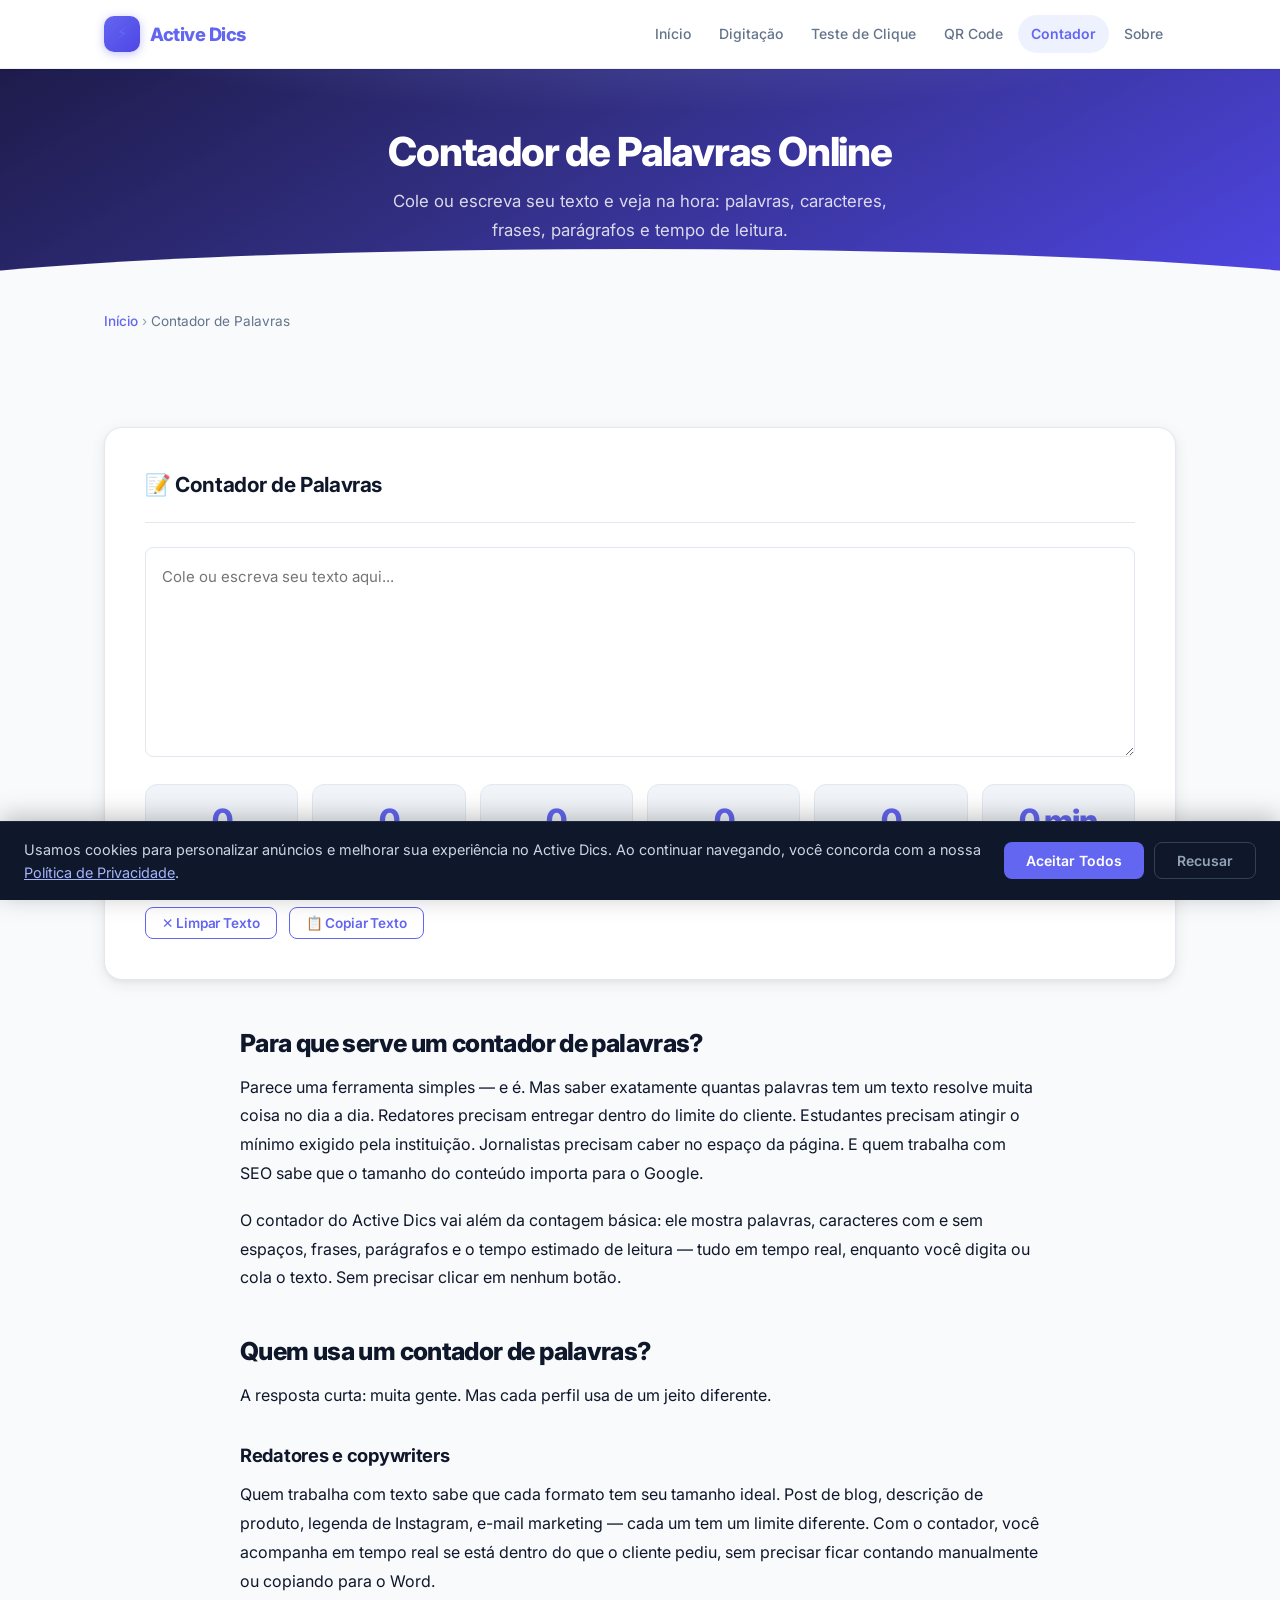
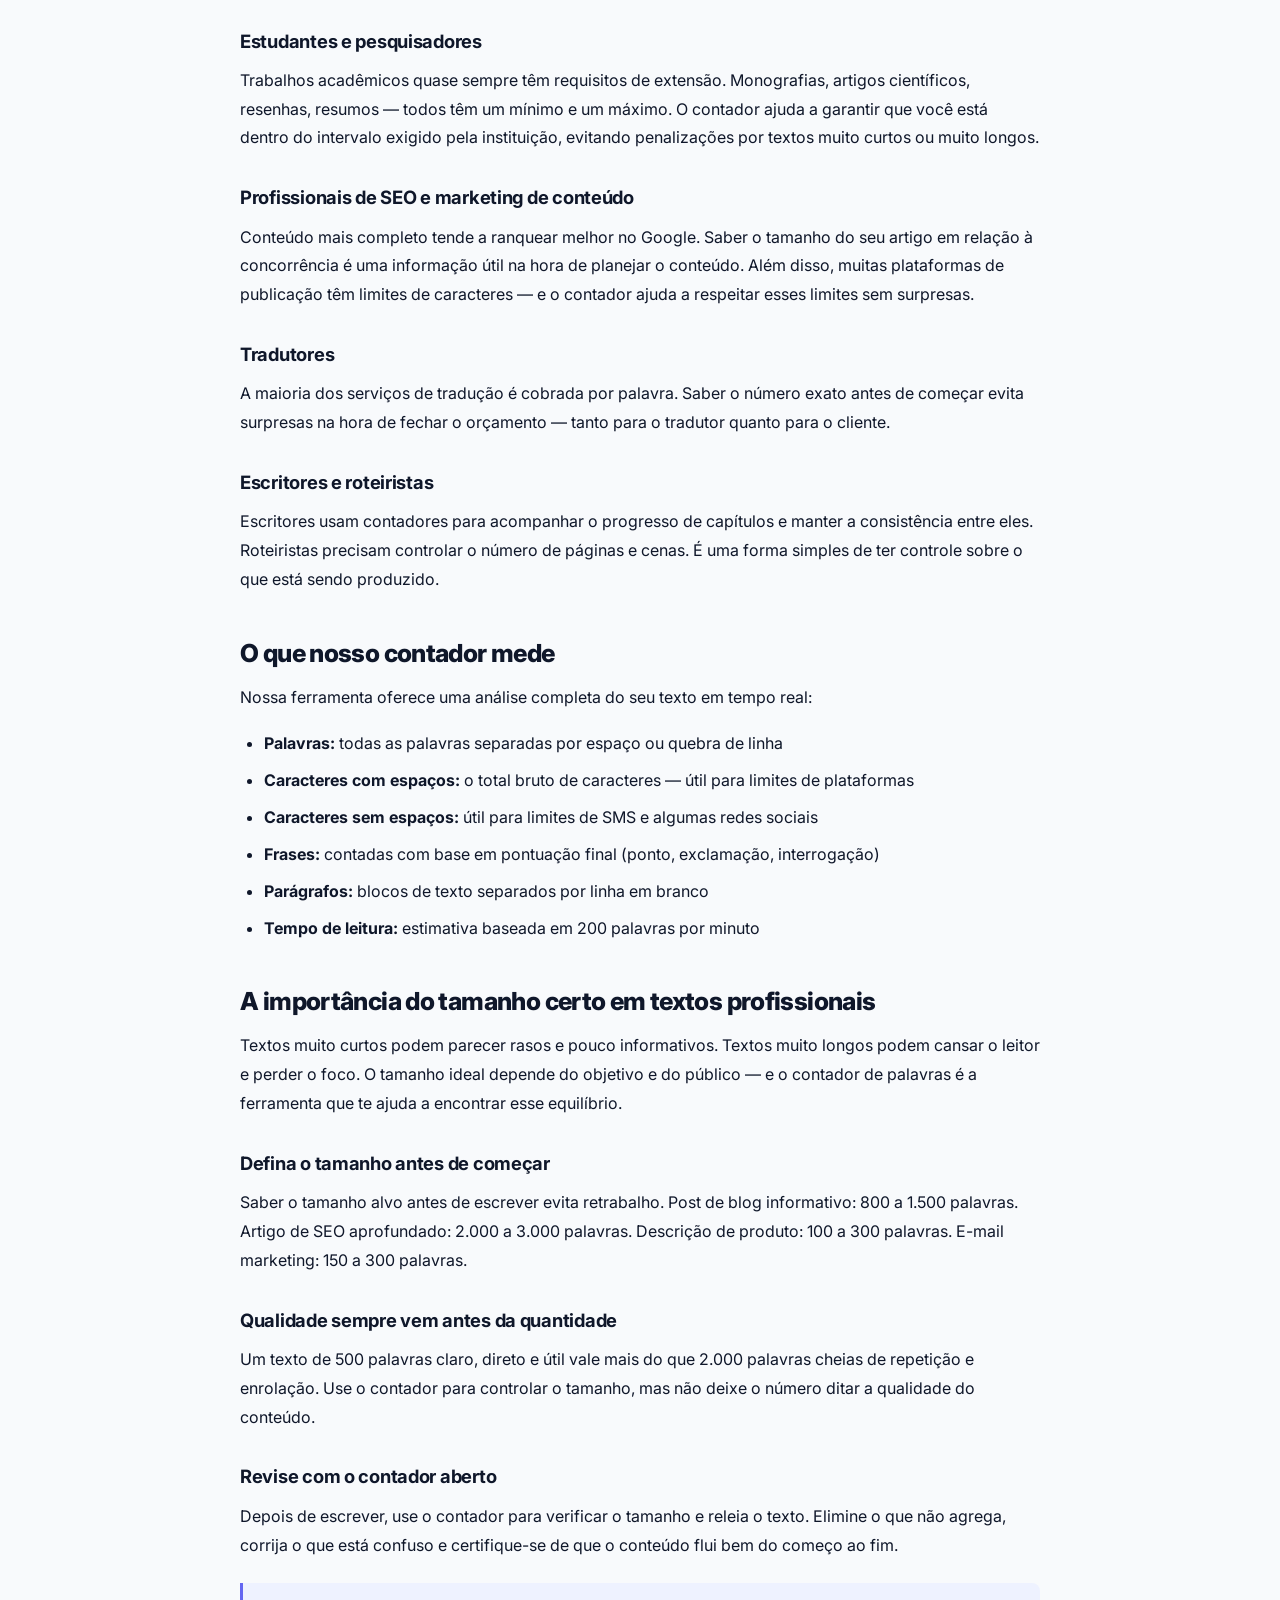
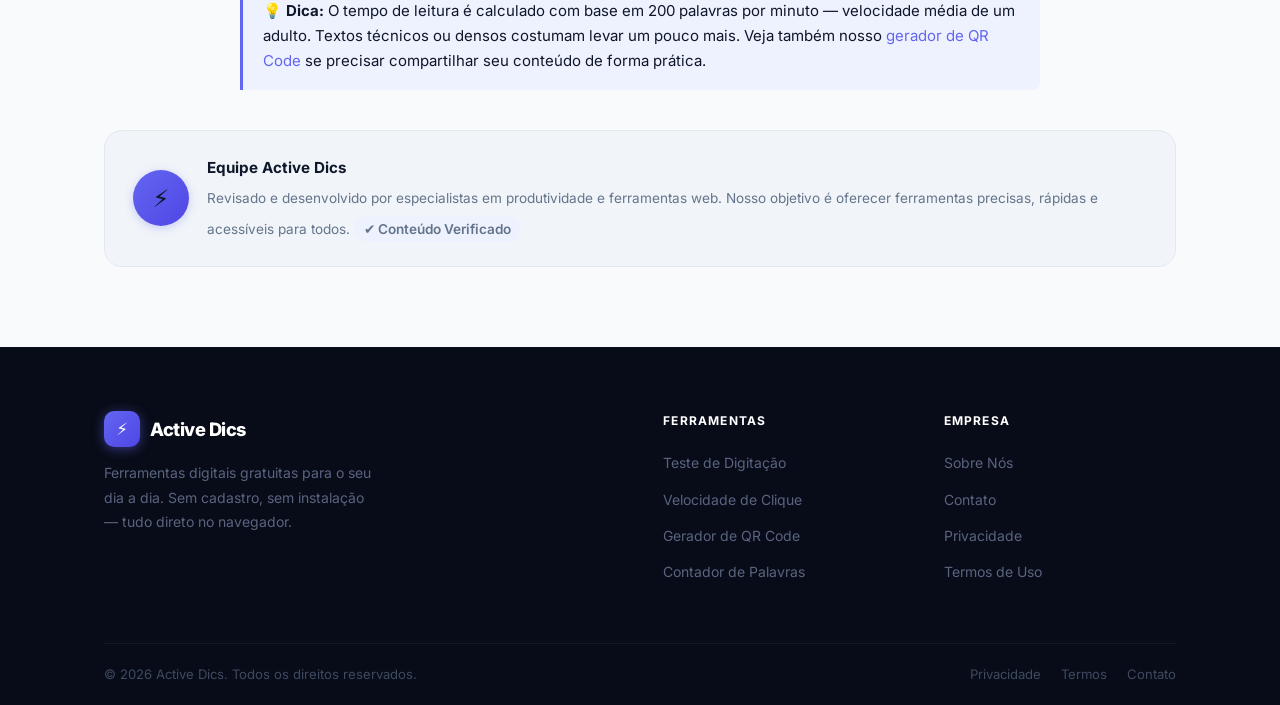
==== commit 1f2afe37: "melhoria no estilo e melhoria nas ferramentas de SEO." ====
--- a/contador-palavras.html
+++ b/contador-palavras.html
@@ -13,6 +13,25 @@
   <meta property="og:type" content="website" />
   <meta property="og:url" content="https://activedics.com/contador-palavras.html" />
   <link rel="stylesheet" href="css/style.css" />
+  <meta name="google-adsense-account" content="ca-pub-3918472319800821" />
+  <script async src="https://pagead2.googlesyndication.com/pagead/js/adsbygoogle.js?client=ca-pub-3918472319800821" crossorigin="anonymous"></script>
+  <script type="application/ld+json">
+  {
+    "@context": "https://schema.org",
+    "@type": "SoftwareApplication",
+    "name": "Contador de Palavras Online",
+    "url": "https://activedics.com/contador-palavras.html",
+    "description": "Conte palavras, caracteres, frases e parágrafos em tempo real. Veja o tempo estimado de leitura. Grátis, sem cadastro.",
+    "applicationCategory": "UtilitiesApplication",
+    "operatingSystem": "Web",
+    "offers": { "@type": "Offer", "price": "0", "priceCurrency": "BRL" },
+    "author": {
+      "@type": "Organization",
+      "name": "Equipe Active Dics",
+      "url": "https://activedics.com"
+    }
+  }
+  </script>
 </head>
 <body>
 
@@ -81,51 +100,69 @@
       <!-- Conteúdo SEO -->
       <div class="seo-content">
 
-        <h2>Por que contar palavras faz diferença?</h2>
-        <p>Parece simples, mas saber exatamente quantas palavras tem um texto resolve muita coisa. Redatores precisam entregar dentro do limite do cliente. Estudantes precisam atingir o mínimo exigido pela instituição. Jornalistas precisam caber no espaço da página. E quem trabalha com SEO sabe que o tamanho do conteúdo importa para o Google.</p>
+        <h2>Para que serve um contador de palavras?</h2>
+        <p>Parece uma ferramenta simples — e é. Mas saber exatamente quantas palavras tem um texto resolve muita coisa no dia a dia. Redatores precisam entregar dentro do limite do cliente. Estudantes precisam atingir o mínimo exigido pela instituição. Jornalistas precisam caber no espaço da página. E quem trabalha com SEO sabe que o tamanho do conteúdo importa para o Google.</p>
 
-        <p>O contador do Active Dics vai além da contagem básica: ele mostra palavras, caracteres com e sem espaços, frases, parágrafos e o tempo estimado de leitura — tudo em tempo real, enquanto você digita ou cola o texto.</p>
+        <p>O contador do Active Dics vai além da contagem básica: ele mostra palavras, caracteres com e sem espaços, frases, parágrafos e o tempo estimado de leitura — tudo em tempo real, enquanto você digita ou cola o texto. Sem precisar clicar em nenhum botão.</p>
 
         <h2>Quem usa um contador de palavras?</h2>
+        <p>A resposta curta: muita gente. Mas cada perfil usa de um jeito diferente.</p>
 
         <h3>Redatores e copywriters</h3>
-        <p>Quem trabalha com texto sabe que cada formato tem seu tamanho ideal. Post de blog, descrição de produto, legenda de Instagram — cada um tem um limite diferente. Com o contador, você acompanha em tempo real se está dentro do que o cliente pediu.</p>
+        <p>Quem trabalha com texto sabe que cada formato tem seu tamanho ideal. Post de blog, descrição de produto, legenda de Instagram, e-mail marketing — cada um tem um limite diferente. Com o contador, você acompanha em tempo real se está dentro do que o cliente pediu, sem precisar ficar contando manualmente ou copiando para o Word.</p>
 
         <h3>Estudantes e pesquisadores</h3>
-        <p>Trabalhos acadêmicos quase sempre têm requisitos de extensão. Monografias, artigos científicos, resenhas — todos têm um mínimo e um máximo. O contador ajuda a garantir que você está dentro do intervalo sem precisar ficar contando manualmente.</p>
+        <p>Trabalhos acadêmicos quase sempre têm requisitos de extensão. Monografias, artigos científicos, resenhas, resumos — todos têm um mínimo e um máximo. O contador ajuda a garantir que você está dentro do intervalo exigido pela instituição, evitando penalizações por textos muito curtos ou muito longos.</p>
 
-        <h3>Profissionais de SEO</h3>
-        <p>Conteúdo mais completo tende a ranquear melhor no Google. Saber o tamanho do seu artigo em relação à concorrência é uma informação útil na hora de planejar o conteúdo.</p>
+        <h3>Profissionais de SEO e marketing de conteúdo</h3>
+        <p>Conteúdo mais completo tende a ranquear melhor no Google. Saber o tamanho do seu artigo em relação à concorrência é uma informação útil na hora de planejar o conteúdo. Além disso, muitas plataformas de publicação têm limites de caracteres — e o contador ajuda a respeitar esses limites sem surpresas.</p>
 
         <h3>Tradutores</h3>
-        <p>A maioria dos serviços de tradução é cobrada por palavra. Saber o número exato antes de começar evita surpresas na hora de fechar o orçamento.</p>
+        <p>A maioria dos serviços de tradução é cobrada por palavra. Saber o número exato antes de começar evita surpresas na hora de fechar o orçamento — tanto para o tradutor quanto para o cliente.</p>
 
-        <h2>O que o contador mede</h2>
+        <h3>Escritores e roteiristas</h3>
+        <p>Escritores usam contadores para acompanhar o progresso de capítulos e manter a consistência entre eles. Roteiristas precisam controlar o número de páginas e cenas. É uma forma simples de ter controle sobre o que está sendo produzido.</p>
+
+        <h2>O que nosso contador mede</h2>
+        <p>Nossa ferramenta oferece uma análise completa do seu texto em tempo real:</p>
+
         <ul>
           <li><strong>Palavras:</strong> todas as palavras separadas por espaço ou quebra de linha</li>
-          <li><strong>Caracteres com espaços:</strong> o total bruto de caracteres</li>
-          <li><strong>Caracteres sem espaços:</strong> útil para limites de SMS e redes sociais</li>
+          <li><strong>Caracteres com espaços:</strong> o total bruto de caracteres — útil para limites de plataformas</li>
+          <li><strong>Caracteres sem espaços:</strong> útil para limites de SMS e algumas redes sociais</li>
           <li><strong>Frases:</strong> contadas com base em pontuação final (ponto, exclamação, interrogação)</li>
           <li><strong>Parágrafos:</strong> blocos de texto separados por linha em branco</li>
           <li><strong>Tempo de leitura:</strong> estimativa baseada em 200 palavras por minuto</li>
         </ul>
 
-        <h2>Dicas para escrever melhor</h2>
+        <h2>A importância do tamanho certo em textos profissionais</h2>
+        <p>Textos muito curtos podem parecer rasos e pouco informativos. Textos muito longos podem cansar o leitor e perder o foco. O tamanho ideal depende do objetivo e do público — e o contador de palavras é a ferramenta que te ajuda a encontrar esse equilíbrio.</p>
 
         <h3>Defina o tamanho antes de começar</h3>
-        <p>Saber o tamanho alvo antes de escrever evita retrabalho. Post de blog informativo: 800 a 1.500 palavras. Artigo de SEO aprofundado: 2.000 a 3.000 palavras. Descrição de produto: 100 a 300 palavras.</p>
+        <p>Saber o tamanho alvo antes de escrever evita retrabalho. Post de blog informativo: 800 a 1.500 palavras. Artigo de SEO aprofundado: 2.000 a 3.000 palavras. Descrição de produto: 100 a 300 palavras. E-mail marketing: 150 a 300 palavras.</p>
 
         <h3>Qualidade sempre vem antes da quantidade</h3>
-        <p>Um texto de 500 palavras claro e útil vale mais do que 2.000 palavras cheias de repetição. Use o contador para controlar o tamanho, mas não deixe o número ditar a qualidade.</p>
+        <p>Um texto de 500 palavras claro, direto e útil vale mais do que 2.000 palavras cheias de repetição e enrolação. Use o contador para controlar o tamanho, mas não deixe o número ditar a qualidade do conteúdo.</p>
 
         <h3>Revise com o contador aberto</h3>
         <p>Depois de escrever, use o contador para verificar o tamanho e releia o texto. Elimine o que não agrega, corrija o que está confuso e certifique-se de que o conteúdo flui bem do começo ao fim.</p>
 
         <div class="info-box">
-          💡 <strong>Dica:</strong> O tempo de leitura é calculado com base em 200 palavras por minuto — velocidade média de um adulto. Textos técnicos ou densos costumam levar um pouco mais.
+          💡 <strong>Dica:</strong> O tempo de leitura é calculado com base em 200 palavras por minuto — velocidade média de um adulto. Textos técnicos ou densos costumam levar um pouco mais. Veja também nosso <a href="gerador-qrcode.html">gerador de QR Code</a> se precisar compartilhar seu conteúdo de forma prática.
         </div>
 
       </div>
+
+      <!-- Author Box -->
+      <div class="author-box">
+        <div class="author-box-avatar">⚡</div>
+        <div class="author-box-info">
+          <strong>Equipe Active Dics</strong>
+          <span>Revisado e desenvolvido por especialistas em produtividade e ferramentas web. Nosso objetivo é oferecer ferramentas precisas, rápidas e acessíveis para todos.</span>
+          <span class="author-box-badge">✔ Conteúdo Verificado</span>
+        </div>
+      </div>
+
     </div>
   </section>
 
@@ -133,6 +170,7 @@
 
   <script src="js/components.js"></script>
   <script src="js/main.js"></script>
+  <script src="js/cookies.js"></script>
   <script src="js/word-counter.js"></script>
 </body>
 </html>
--- a/css/style.css
+++ b/css/style.css
@@ -798,3 +798,144 @@
   .hero-actions { flex-direction: column; align-items: center; }
   .hero-actions .btn { width: 100%; max-width: 280px; justify-content: center; }
 }
+
+/* ===========================
+   Banner de Cookies (LGPD)
+   =========================== */
+#cookie-banner {
+  position: fixed;
+  bottom: 0;
+  left: 0;
+  right: 0;
+  z-index: 9999;
+  background: #0f172a;
+  color: #e2e8f0;
+  padding: 16px 24px;
+  display: flex;
+  align-items: center;
+  justify-content: space-between;
+  gap: 20px;
+  flex-wrap: wrap;
+  box-shadow: 0 -4px 24px rgba(0,0,0,0.25);
+  transform: translateY(100%);
+  opacity: 0;
+  transition: transform 0.4s cubic-bezier(0.4,0,0.2,1), opacity 0.4s ease;
+  border-top: 1px solid #1e293b;
+}
+
+#cookie-banner p {
+  margin: 0;
+  font-size: 0.9rem;
+  line-height: 1.6;
+  flex: 1;
+  min-width: 240px;
+  color: #cbd5e1;
+}
+
+#cookie-banner p a {
+  color: #a5b4fc;
+  text-decoration: underline;
+}
+#cookie-banner p a:hover { color: #c7d2fe; }
+
+.cookie-actions {
+  display: flex;
+  gap: 10px;
+  flex-shrink: 0;
+  flex-wrap: wrap;
+}
+
+#cookie-accept {
+  background: var(--primary);
+  color: white;
+  border: none;
+  padding: 9px 22px;
+  border-radius: var(--radius-sm);
+  font-size: 0.875rem;
+  font-weight: 600;
+  font-family: var(--font);
+  cursor: pointer;
+  transition: background var(--t), transform var(--t);
+}
+#cookie-accept:hover { background: var(--primary-dark); transform: translateY(-1px); }
+
+#cookie-decline {
+  background: transparent;
+  color: #94a3b8;
+  border: 1.5px solid #334155;
+  padding: 9px 22px;
+  border-radius: var(--radius-sm);
+  font-size: 0.875rem;
+  font-weight: 600;
+  font-family: var(--font);
+  cursor: pointer;
+  transition: all var(--t);
+}
+#cookie-decline:hover { border-color: #64748b; color: #e2e8f0; }
+
+@media (max-width: 600px) {
+  #cookie-banner { flex-direction: column; align-items: flex-start; padding: 16px; }
+  .cookie-actions { width: 100%; }
+  #cookie-accept, #cookie-decline { flex: 1; text-align: center; }
+}
+
+/* ===========================
+   Author Box (E-E-A-T)
+   =========================== */
+.author-box {
+  display: flex;
+  align-items: center;
+  gap: 18px;
+  background: var(--bg-alt);
+  border: 1px solid var(--border);
+  border-radius: var(--radius-lg);
+  padding: 24px 28px;
+  margin: 40px 0 0;
+}
+
+.author-box-avatar {
+  width: 56px;
+  height: 56px;
+  background: linear-gradient(135deg, var(--primary), var(--primary-dark));
+  border-radius: 50%;
+  display: flex;
+  align-items: center;
+  justify-content: center;
+  font-size: 1.5rem;
+  flex-shrink: 0;
+  box-shadow: 0 2px 10px rgba(99,102,241,0.3);
+}
+
+.author-box-info { flex: 1; }
+
+.author-box-info strong {
+  display: block;
+  font-size: 0.95rem;
+  font-weight: 700;
+  color: var(--text);
+  margin-bottom: 4px;
+}
+
+.author-box-info span {
+  font-size: 0.85rem;
+  color: var(--text-muted);
+  line-height: 1.5;
+}
+
+.author-box-badge {
+  display: inline-flex;
+  align-items: center;
+  gap: 5px;
+  background: var(--primary-light);
+  color: var(--primary);
+  font-size: 0.75rem;
+  font-weight: 600;
+  padding: 3px 10px;
+  border-radius: var(--radius-full);
+  margin-top: 6px;
+}
+
+@media (max-width: 480px) {
+  .author-box { flex-direction: column; text-align: center; }
+  .author-box-badge { margin: 6px auto 0; }
+}
